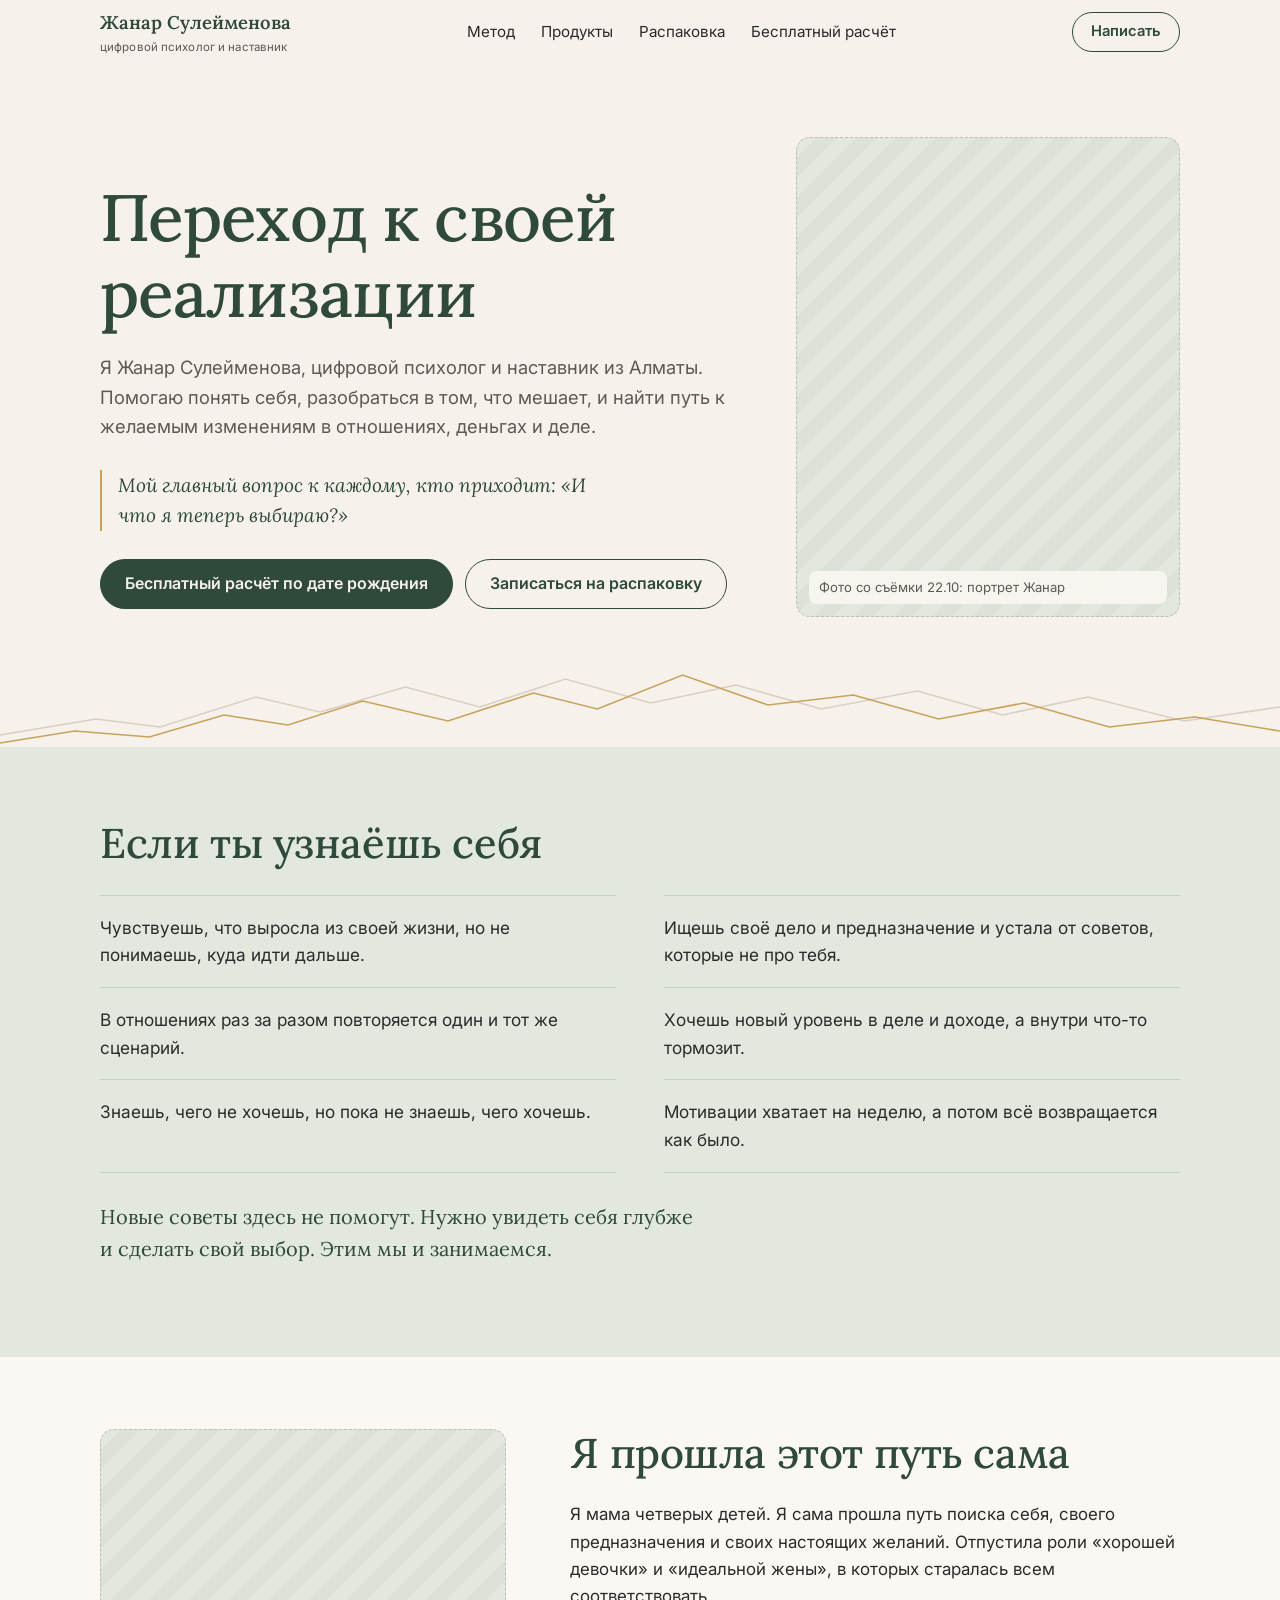
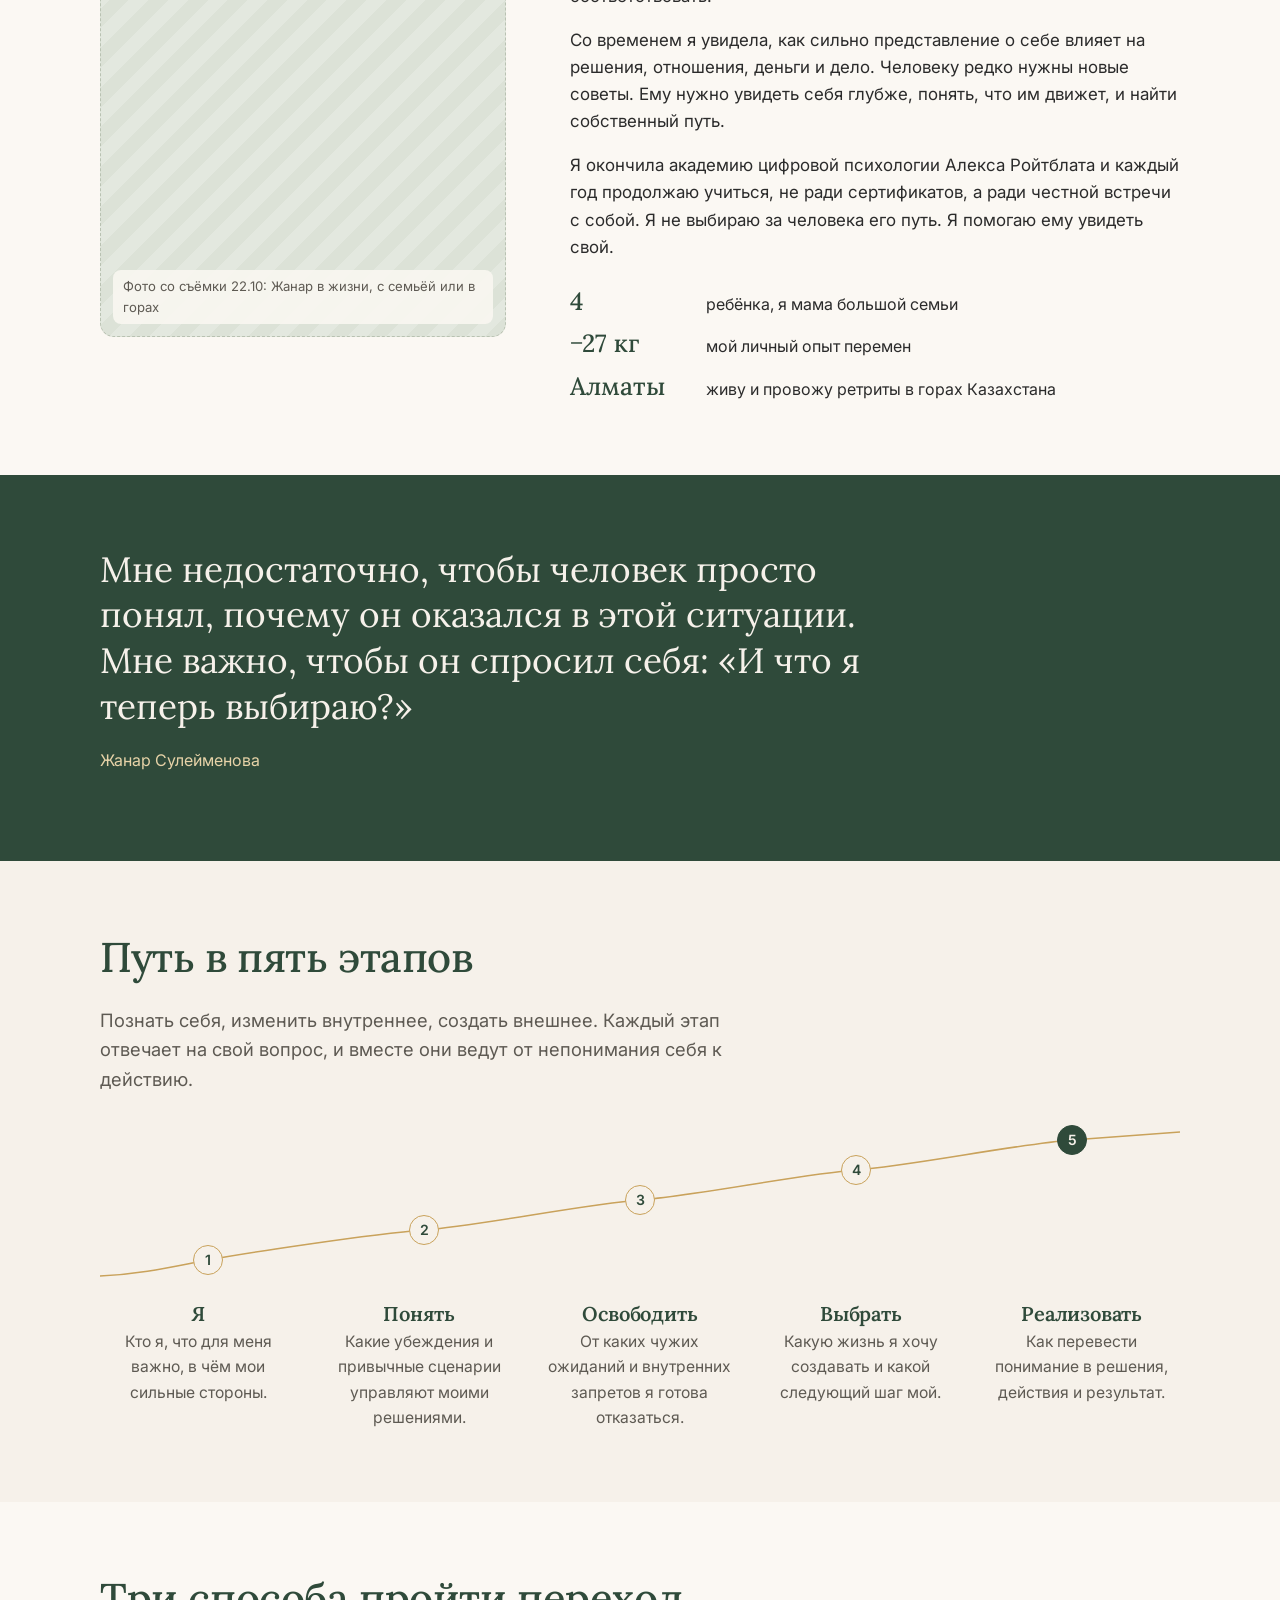
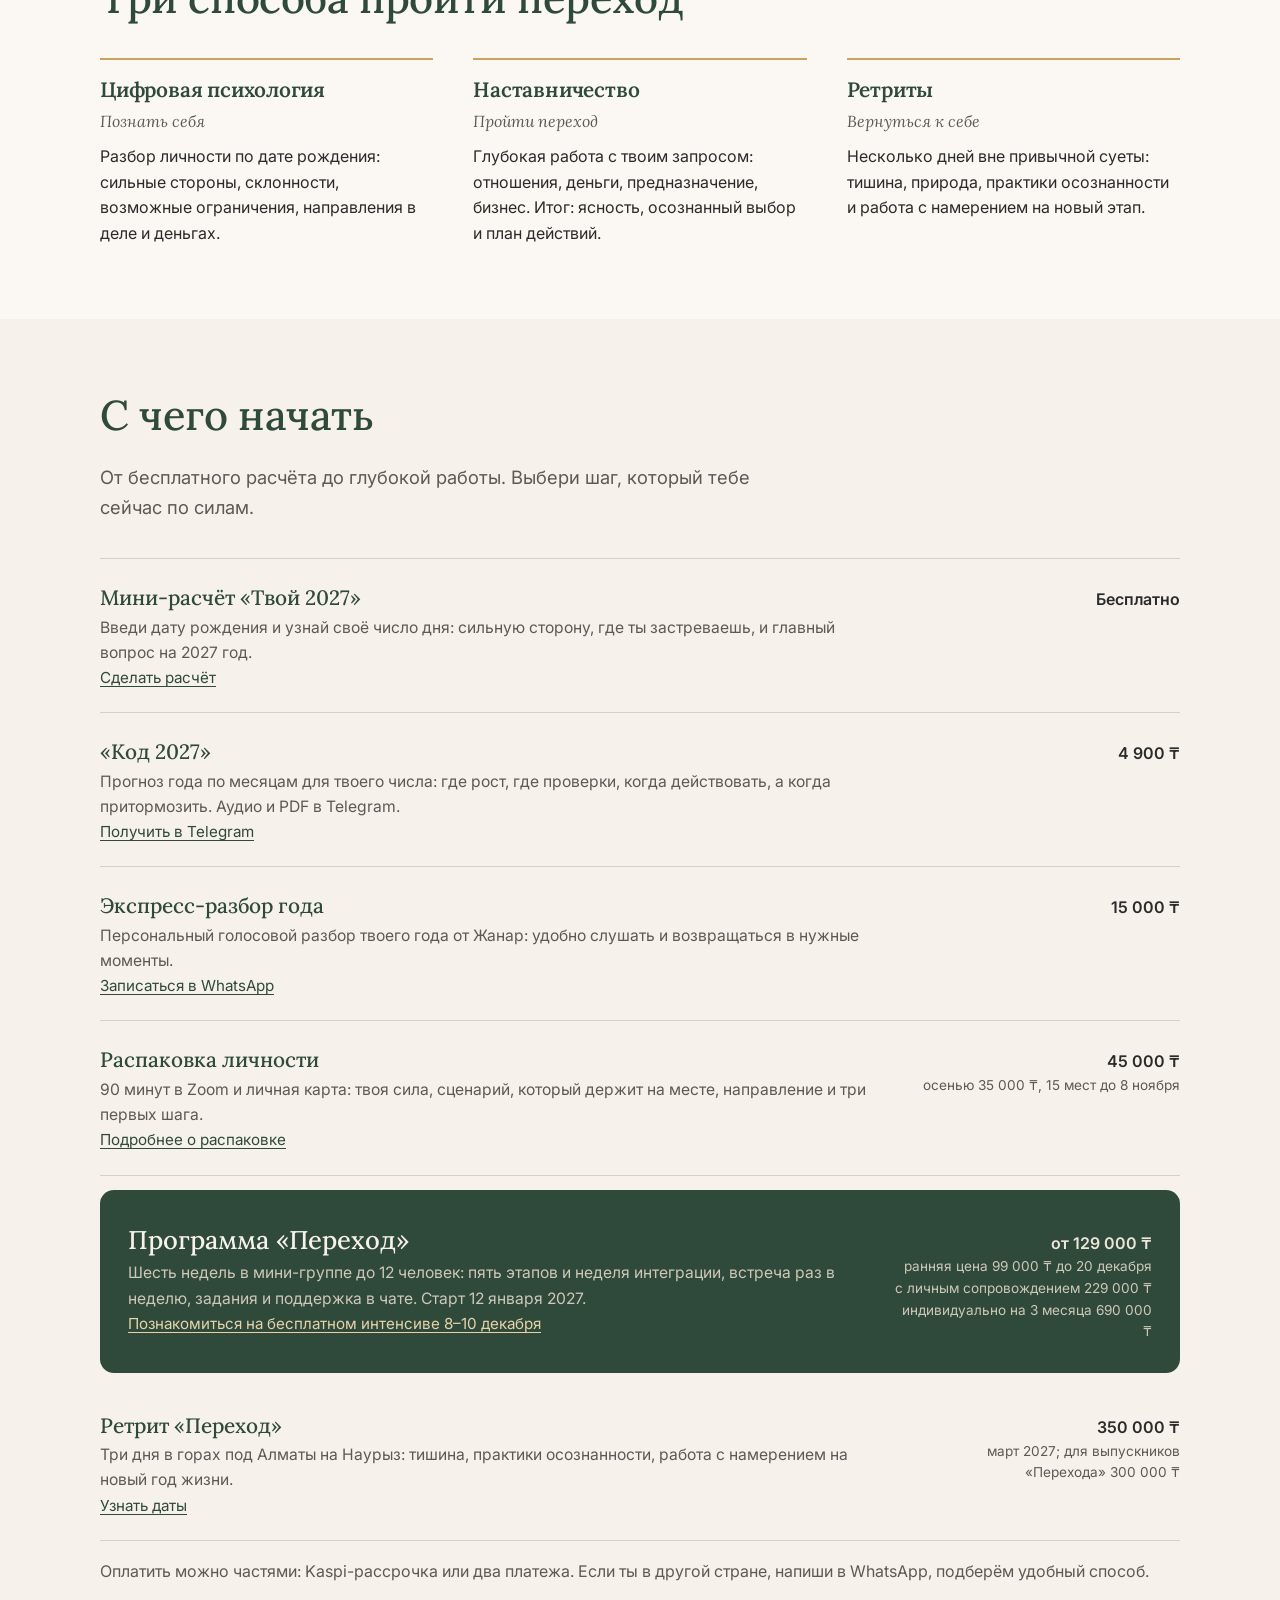
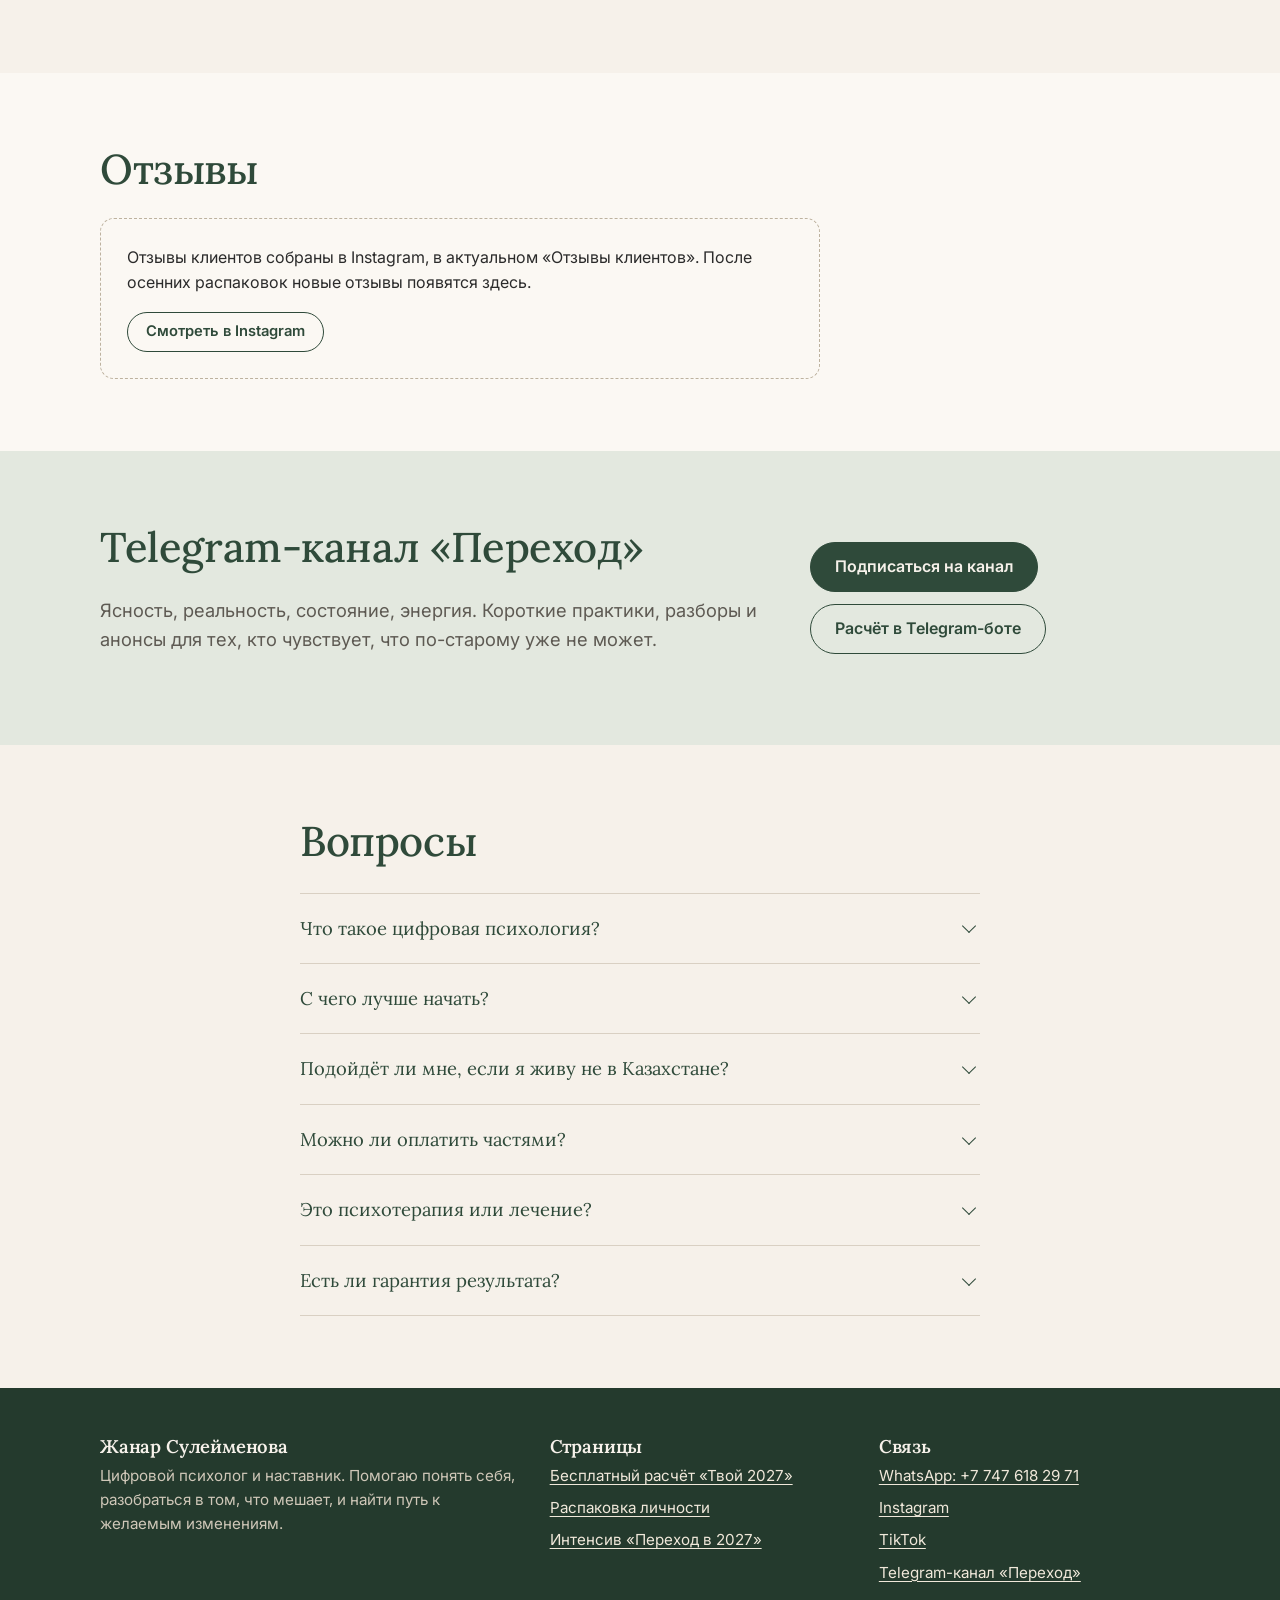
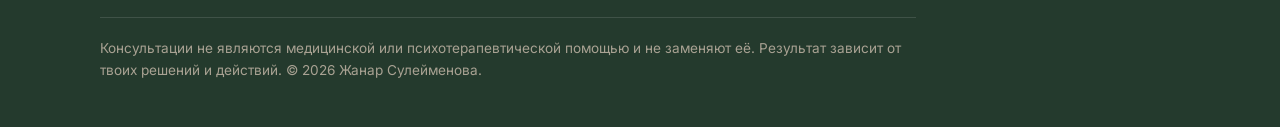
==== index.html @ 9ae4eca8 "Сайт Жанар Сулейменовой: главная, распаковка, мини-расчёт, интенсив Статичный сайт для GitHub Pages:" ====
<!doctype html>
<html lang="ru">
<head>
  <meta charset="utf-8">
  <meta name="viewport" content="width=device-width, initial-scale=1">
  <title>Жанар Сулейменова — переход к своей реализации</title>
  <meta name="description" content="Цифровой психолог и наставник из Алматы. Помогаю понять себя, разобраться в том, что мешает, и найти путь к желаемым изменениям.">
  <meta property="og:type" content="website">
  <meta property="og:title" content="Жанар Сулейменова — переход к своей реализации">
  <meta property="og:description" content="Цифровая психология, наставничество и ретриты. Бесплатный расчёт по дате рождения.">
  <meta property="og:locale" content="ru_RU">
  <meta name="theme-color" content="#2F4A3A">
  <link rel="icon" href="assets/favicon.svg" type="image/svg+xml">
  <link rel="preconnect" href="https://fonts.googleapis.com">
  <link rel="preconnect" href="https://fonts.gstatic.com" crossorigin>
  <link href="https://fonts.googleapis.com/css2?family=Inter:wght@400;500;600&family=Lora:ital,wght@0,400;0,500;0,600;1,400&display=swap" rel="stylesheet">
  <link rel="stylesheet" href="assets/style.css">
</head>
<body>

<header class="site-header">
  <div class="wrap">
    <a class="brand" href="index.html">Жанар Сулейменова<small>цифровой психолог и наставник</small></a>
    <nav class="nav" aria-label="Основное меню">
      <a href="#method">Метод</a>
      <a href="#products">Продукты</a>
      <a href="razpakovka.html">Распаковка</a>
      <a href="kod-2027.html">Бесплатный расчёт</a>
    </nav>
    <a class="btn btn--ghost btn--small" data-wa="Здравствуйте, Жанар! Пишу с сайта.">Написать</a>
  </div>
</header>

<main>

  <section class="hero">
    <div class="wrap hero-grid">
      <div class="hero-text">
        <h1>Переход к своей реализации</h1>
        <p class="lead">Я Жанар Сулейменова, цифровой психолог и наставник из Алматы. Помогаю понять себя, разобраться в том, что мешает, и найти путь к желаемым изменениям в отношениях, деньгах и деле.</p>
        <p class="hero-question">Мой главный вопрос к каждому, кто приходит: «И что я теперь выбираю?»</p>
        <div class="actions">
          <a class="btn btn--primary" href="kod-2027.html">Бесплатный расчёт по дате рождения</a>
          <a class="btn btn--ghost" href="razpakovka.html">Записаться на распаковку</a>
        </div>
      </div>
      <figure class="photo" data-label="Фото со съёмки 22.10: портрет Жанар">
        <img src="assets/photo-hero.jpg" alt="Жанар Сулейменова" width="800" height="1000">
      </figure>
    </div>
    <svg class="ridge" viewBox="0 0 1200 90" preserveAspectRatio="none" aria-hidden="true">
      <path class="ridge-back" d="M0 78 L90 62 L150 70 L240 40 L300 55 L380 30 L450 50 L530 22 L610 46 L690 28 L770 52 L860 34 L940 58 L1020 40 L1110 64 L1200 50"/>
      <path class="ridge-front" d="M0 86 L70 74 L140 80 L210 58 L270 68 L340 44 L420 64 L500 36 L560 52 L640 18 L720 48 L800 38 L880 62 L960 46 L1040 70 L1120 60 L1200 74"/>
    </svg>
  </section>

  <section class="section section--sage" aria-labelledby="pains-title">
    <div class="wrap">
      <h2 id="pains-title">Если ты узнаёшь себя</h2>
      <ul class="pains">
        <li>Чувствуешь, что выросла из своей жизни, но не понимаешь, куда идти дальше.</li>
        <li>Ищешь своё дело и предназначение и устала от советов, которые не про тебя.</li>
        <li>В отношениях раз за разом повторяется один и тот же сценарий.</li>
        <li>Хочешь новый уровень в деле и доходе, а внутри что-то тормозит.</li>
        <li>Знаешь, чего не хочешь, но пока не знаешь, чего хочешь.</li>
        <li>Мотивации хватает на неделю, а потом всё возвращается как было.</li>
      </ul>
      <p class="pains-after">Новые советы здесь не помогут. Нужно увидеть себя глубже и сделать свой выбор. Этим мы и занимаемся.</p>
    </div>
  </section>

  <section class="section section--paper" aria-labelledby="story-title">
    <div class="wrap story">
      <figure class="photo" data-label="Фото со съёмки 22.10: Жанар в жизни, с семьёй или в горах">
        <img src="assets/photo-story.jpg" alt="Жанар Сулейменова в горах" width="800" height="1000">
      </figure>
      <div class="story-text">
        <h2 id="story-title">Я прошла этот путь сама</h2>
        <p>Я мама четверых детей. Я сама прошла путь поиска себя, своего предназначения и своих настоящих желаний. Отпустила роли «хорошей девочки» и «идеальной жены», в которых старалась всем соответствовать.</p>
        <p>Со временем я увидела, как сильно представление о себе влияет на решения, отношения, деньги и дело. Человеку редко нужны новые советы. Ему нужно увидеть себя глубже, понять, что им движет, и найти собственный путь.</p>
        <p>Я окончила академию цифровой психологии Алекса Ройтблата и каждый год продолжаю учиться, не ради сертификатов, а ради честной встречи с собой. Я не выбираю за человека его путь. Я помогаю ему увидеть свой.</p>
        <ul class="facts">
          <li><b>4</b><span>ребёнка, я мама большой семьи</span></li>
          <li><b>−27 кг</b><span>мой личный опыт перемен</span></li>
          <li><b>Алматы</b><span>живу и провожу ретриты в горах Казахстана</span></li>
        </ul>
      </div>
    </div>
  </section>

  <section class="section section--forest" aria-label="Цитата">
    <div class="wrap">
      <blockquote class="quote">Мне недостаточно, чтобы человек просто понял, почему он оказался в этой ситуации. Мне важно, чтобы он спросил себя: «И что я теперь выбираю?»</blockquote>
      <p class="quote-by">Жанар Сулейменова</p>
    </div>
  </section>

  <section class="section" id="method" aria-labelledby="method-title">
    <div class="wrap">
      <h2 id="method-title">Путь в пять этапов</h2>
      <p class="lead">Познать себя, изменить внутреннее, создать внешнее. Каждый этап отвечает на свой вопрос, и вместе они ведут от непонимания себя к действию.</p>
      <div class="path">
        <div class="path-track" aria-hidden="true">
          <svg viewBox="0 0 1000 150" preserveAspectRatio="none">
            <path d="M0 146 C 40 144, 70 136, 100 130 S 250 104, 300 100 S 450 74, 500 70 S 650 44, 700 40 S 850 14, 900 10 L 1000 2"/>
          </svg>
          <span class="path-dot" style="left:10%;top:130px">1</span>
          <span class="path-dot" style="left:30%;top:100px">2</span>
          <span class="path-dot" style="left:50%;top:70px">3</span>
          <span class="path-dot" style="left:70%;top:40px">4</span>
          <span class="path-dot path-dot--end" style="left:90%;top:10px">5</span>
        </div>
        <ol class="path-steps">
          <li><h3>Я</h3><p>Кто я, что для меня важно, в чём мои сильные стороны.</p></li>
          <li><h3>Понять</h3><p>Какие убеждения и привычные сценарии управляют моими решениями.</p></li>
          <li><h3>Освободить</h3><p>От каких чужих ожиданий и внутренних запретов я готова отказаться.</p></li>
          <li><h3>Выбрать</h3><p>Какую жизнь я хочу создавать и какой следующий шаг мой.</p></li>
          <li><h3>Реализовать</h3><p>Как перевести понимание в решения, действия и результат.</p></li>
        </ol>
      </div>
    </div>
  </section>

  <section class="section section--paper" aria-labelledby="formats-title">
    <div class="wrap">
      <h2 id="formats-title">Три способа пройти переход</h2>
      <div class="formats">
        <div class="format">
          <h3>Цифровая психология</h3>
          <p class="tag">Познать себя</p>
          <p>Разбор личности по дате рождения: сильные стороны, склонности, возможные ограничения, направления в деле и деньгах.</p>
        </div>
        <div class="format">
          <h3>Наставничество</h3>
          <p class="tag">Пройти переход</p>
          <p>Глубокая работа с твоим запросом: отношения, деньги, предназначение, бизнес. Итог: ясность, осознанный выбор и план действий.</p>
        </div>
        <div class="format">
          <h3>Ретриты</h3>
          <p class="tag">Вернуться к себе</p>
          <p>Несколько дней вне привычной суеты: тишина, природа, практики осознанности и работа с намерением на новый этап.</p>
        </div>
      </div>
    </div>
  </section>

  <section class="section" id="products" aria-labelledby="products-title">
    <div class="wrap">
      <h2 id="products-title">С чего начать</h2>
      <p class="lead">От бесплатного расчёта до глубокой работы. Выбери шаг, который тебе сейчас по силам.</p>
      <ol class="ladder">
        <li>
          <div>
            <div class="step-name">Мини-расчёт «Твой 2027»</div>
            <p class="step-desc">Введи дату рождения и узнай своё число дня: сильную сторону, где ты застреваешь, и главный вопрос на 2027 год.</p>
            <a class="step-link" href="kod-2027.html">Сделать расчёт</a>
          </div>
          <div class="step-price">Бесплатно</div>
        </li>
        <li>
          <div>
            <div class="step-name">«Код 2027»</div>
            <p class="step-desc">Прогноз года по месяцам для твоего числа: где рост, где проверки, когда действовать, а когда притормозить. Аудио и PDF в Telegram.</p>
            <a class="step-link" data-bot="kod2027">Получить в Telegram</a>
          </div>
          <div class="step-price">4 900 ₸</div>
        </li>
        <li>
          <div>
            <div class="step-name">Экспресс-разбор года</div>
            <p class="step-desc">Персональный голосовой разбор твоего года от Жанар: удобно слушать и возвращаться в нужные моменты.</p>
            <a class="step-link" data-wa="Здравствуйте, Жанар! Хочу экспресс-разбор года.">Записаться в WhatsApp</a>
          </div>
          <div class="step-price">15 000 ₸</div>
        </li>
        <li>
          <div>
            <div class="step-name">Распаковка личности</div>
            <p class="step-desc">90 минут в Zoom и личная карта: твоя сила, сценарий, который держит на месте, направление и три первых шага.</p>
            <a class="step-link" href="razpakovka.html">Подробнее о распаковке</a>
          </div>
          <div class="step-price">45 000 ₸<small>осенью 35 000 ₸, 15 мест до 8 ноября</small></div>
        </li>
        <li class="is-flagship">
          <div>
            <div class="step-name">Программа «Переход»</div>
            <p class="step-desc">Шесть недель в мини-группе до 12 человек: пять этапов и неделя интеграции, встреча раз в неделю, задания и поддержка в чате. Старт 12 января 2027.</p>
            <a class="step-link" href="intensiv.html">Познакомиться на бесплатном интенсиве 8–10 декабря</a>
          </div>
          <div class="step-price">от 129 000 ₸<small>ранняя цена 99 000 ₸ до 20 декабря</small><small>с личным сопровождением 229 000 ₸</small><small>индивидуально на 3 месяца 690 000 ₸</small></div>
        </li>
        <li>
          <div>
            <div class="step-name">Ретрит «Переход»</div>
            <p class="step-desc">Три дня в горах под Алматы на Наурыз: тишина, практики осознанности, работа с намерением на новый год жизни.</p>
            <a class="step-link" data-wa="Здравствуйте, Жанар! Хочу узнать о ретрите на Наурыз.">Узнать даты</a>
          </div>
          <div class="step-price">350 000 ₸<small>март 2027; для выпускников «Перехода» 300 000 ₸</small></div>
        </li>
      </ol>
      <p class="muted" style="margin-top:18px;color:var(--ink-soft)">Оплатить можно частями: Kaspi-рассрочка или два платежа. Если ты в другой стране, напиши в WhatsApp, подберём удобный способ.</p>
    </div>
  </section>

  <!-- Команде: отзывы не выдумываем. После первых распаковок (со 2 ноября) вставить сюда реальные отзывы с письменного разрешения клиентов: текст, имя, фото или видео. -->
  <section class="section section--paper" aria-labelledby="reviews-title">
    <div class="wrap">
      <h2 id="reviews-title">Отзывы</h2>
      <div class="reviews-empty">
        <p>Отзывы клиентов собраны в Instagram, в актуальном «Отзывы клиентов». После осенних распаковок новые отзывы появятся здесь.</p>
        <a class="btn btn--ghost btn--small" href="https://www.instagram.com/pro.zhanar.suleimenova/" target="_blank" rel="noopener">Смотреть в Instagram</a>
      </div>
    </div>
  </section>

  <section class="section section--sage" aria-labelledby="tg-title">
    <div class="wrap tg">
      <div>
        <h2 id="tg-title">Telegram-канал «Переход»</h2>
        <p class="lead">Ясность, реальность, состояние, энергия. Короткие практики, разборы и анонсы для тех, кто чувствует, что по-старому уже не может.</p>
      </div>
      <div class="actions" style="margin-top:0">
        <a class="btn btn--primary" href="https://t.me/+rRbYb-FqpjgyZWMy" target="_blank" rel="noopener">Подписаться на канал</a>
        <a class="btn btn--ghost" data-bot="site_main">Расчёт в Telegram-боте</a>
      </div>
    </div>
  </section>

  <section class="section" aria-labelledby="faq-title">
    <div class="wrap narrow">
      <h2 id="faq-title">Вопросы</h2>
      <div class="faq">
        <details>
          <summary>Что такое цифровая психология?</summary>
          <p>Это подход, который через дату рождения помогает увидеть твои сильные стороны, склонности и повторяющиеся сценарии. Это не гадание и не предсказание судьбы: расчёт даёт точные вопросы, а ответы ты проверяешь в своей жизни.</p>
        </details>
        <details>
          <summary>С чего лучше начать?</summary>
          <p>Если хочешь просто познакомиться с методом, начни с бесплатного расчёта. Если у тебя есть конкретный вопрос или ты стоишь перед выбором, приходи на распаковку личности: за 90 минут мы разберём твою ситуацию и наметим шаги.</p>
        </details>
        <details>
          <summary>Подойдёт ли мне, если я живу не в Казахстане?</summary>
          <p>Да. Все онлайн-форматы проходят в Zoom и Telegram, время я указываю по Алматы и по Москве.</p>
        </details>
        <details>
          <summary>Можно ли оплатить частями?</summary>
          <p>Да: Kaspi-рассрочка или оплата двумя платежами. Для оплаты картой другой страны напиши в WhatsApp.</p>
        </details>
        <details>
          <summary>Это психотерапия или лечение?</summary>
          <p>Нет. Я не ставлю диагнозов и не лечу. Если тебе нужна помощь врача или психотерапевта, пожалуйста, обратись к специалисту.</p>
        </details>
        <details>
          <summary>Есть ли гарантия результата?</summary>
          <p>Я не обещаю готовую судьбу, мгновенных перемен или гарантированный доход. Я даю пространство, инструменты и сопровождение. Выбор и действия остаются за тобой.</p>
        </details>
      </div>
    </div>
  </section>

</main>

<footer class="site-footer">
  <div class="wrap">
    <div class="footer-grid">
      <div>
        <h3>Жанар Сулейменова</h3>
        <p>Цифровой психолог и наставник. Помогаю понять себя, разобраться в том, что мешает, и найти путь к желаемым изменениям.</p>
      </div>
      <div>
        <h3>Страницы</h3>
        <ul class="footer-links">
          <li><a href="kod-2027.html">Бесплатный расчёт «Твой 2027»</a></li>
          <li><a href="razpakovka.html">Распаковка личности</a></li>
          <li><a href="intensiv.html">Интенсив «Переход в 2027»</a></li>
        </ul>
      </div>
      <div>
        <h3>Связь</h3>
        <ul class="footer-links">
          <li><a data-wa="Здравствуйте, Жанар! Пишу с сайта.">WhatsApp: +7 747 618 29 71</a></li>
          <li><a href="https://www.instagram.com/pro.zhanar.suleimenova/" target="_blank" rel="noopener">Instagram</a></li>
          <li><a href="https://www.tiktok.com/@sanacenter8" target="_blank" rel="noopener">TikTok</a></li>
          <li><a href="https://t.me/+rRbYb-FqpjgyZWMy" target="_blank" rel="noopener">Telegram-канал «Переход»</a></li>
        </ul>
      </div>
    </div>
    <p class="disclaimer">Консультации не являются медицинской или психотерапевтической помощью и не заменяют её. Результат зависит от твоих решений и действий. © <span data-year>2026</span> Жанар Сулейменова.</p>
  </div>
</footer>

<script src="assets/app.js"></script>
</body>
</html>
---- assets/style.css ----
/* Жанар Сулейменова · «Переход» — стили сайта */
:root {
  --cream: #F6F1EA;
  --paper: #FBF8F3;
  --ink: #2B2B2B;
  --ink-soft: #5E5A53;
  --forest: #2F4A3A;
  --forest-deep: #243A2D;
  --gold: #C9A25B;
  --gold-soft: #E7D3A8;
  --sage: #E3E8DF;
  --line: #D9D0C3;
  --serif: 'Lora', Georgia, 'Times New Roman', serif;
  --sans: 'Inter', -apple-system, 'Segoe UI', Roboto, Arial, sans-serif;
  --wrap: 1120px;
  --gutter: 20px;
  --radius: 14px;
}

*, *::before, *::after { box-sizing: border-box; }
html { -webkit-text-size-adjust: 100%; scroll-behavior: smooth; }
body {
  margin: 0;
  background: var(--cream);
  color: var(--ink);
  font-family: var(--sans);
  font-size: 16px;
  line-height: 1.6;
  overflow-x: hidden;
}
img { max-width: 100%; display: block; }
figure { margin: 0; }
a { color: var(--forest); text-underline-offset: 3px; }
a:hover { color: var(--forest-deep); }
:focus-visible { outline: 2px solid var(--gold); outline-offset: 3px; border-radius: 4px; }

h1, h2, h3 { font-family: var(--serif); font-weight: 500; color: var(--forest); margin: 0; line-height: 1.15; letter-spacing: -0.01em; }
h1 { font-size: clamp(2.2rem, 7.5vw, 4.1rem); }
h2 { font-size: clamp(1.75rem, 4.6vw, 2.6rem); margin-bottom: 0.6em; }
h3 { font-size: 1.3rem; font-weight: 600; margin-bottom: 0.35em; }
p { margin: 0 0 1em; }
.lead { font-size: 1.15rem; color: var(--ink-soft); max-width: 38em; }

.wrap { width: 100%; max-width: var(--wrap); margin: 0 auto; padding: 0 var(--gutter); }
.section { padding: 72px 0; }
.section--sage { background: var(--sage); }
.section--paper { background: var(--paper); }
.section--forest { background: var(--forest); color: #EDE6DA; }
.section--forest h2, .section--forest h3 { color: #F6F1EA; }
.section--forest a { color: var(--gold-soft); }
.section--forest .btn--gold { color: #1F2A22; }
.section--forest .btn--primary { color: #F6F1EA; }
.narrow { max-width: 720px; }

/* Шапка */
.site-header { position: sticky; top: 0; z-index: 20; background: rgba(246, 241, 234, 0.94); backdrop-filter: blur(6px); border-bottom: 1px solid transparent; transition: border-color .2s; }
.site-header.is-scrolled { border-bottom-color: var(--line); }
.site-header .wrap { display: flex; align-items: center; justify-content: space-between; gap: 16px; height: 64px; }
.brand { font-family: var(--serif); font-size: 1.15rem; color: var(--forest); text-decoration: none; font-weight: 600; white-space: nowrap; }
.brand small { display: block; font-family: var(--sans); font-size: 0.72rem; font-weight: 400; color: var(--ink-soft); letter-spacing: 0.01em; }
.nav { display: none; gap: 26px; font-size: 0.95rem; }
.nav a { color: var(--ink); text-decoration: none; }
.nav a:hover, .nav a[aria-current="page"] { color: var(--forest); text-decoration: underline; }
@media (min-width: 900px) { .nav { display: flex; } }

/* Кнопки */
.btn { display: inline-flex; align-items: center; justify-content: center; gap: 8px; min-height: 50px; padding: 12px 24px; border-radius: 999px; font: 600 1rem/1.2 var(--sans); text-decoration: none; cursor: pointer; border: 1.5px solid var(--forest); transition: background .15s, color .15s; text-align: center; }
.btn--primary { background: var(--forest); color: #F6F1EA; }
.btn--primary:hover { background: var(--forest-deep); color: #fff; }
.btn--ghost { background: transparent; color: var(--forest); }
.btn--ghost:hover { background: var(--forest); color: #F6F1EA; }
.btn--gold { background: var(--gold); border-color: var(--gold); color: #1F2A22; }
.btn--gold:hover { background: #B88F47; border-color: #B88F47; color: #1F2A22; }
.btn--small { min-height: 40px; padding: 8px 18px; font-size: 0.92rem; }
.actions { display: flex; flex-wrap: wrap; gap: 12px; margin-top: 28px; }
.actions .btn { flex: 1 1 220px; }
@media (min-width: 640px) { .actions .btn { flex: 0 0 auto; } }

/* Первый экран */
.hero { position: relative; padding: 48px 0 0; overflow: hidden; }
.hero-grid { display: grid; gap: 36px; align-items: end; }
.hero-text { padding-bottom: 8px; }
.hero h1 { max-width: 12em; }
.hero .lead { margin-top: 22px; }
.hero-question { margin-top: 28px; padding-left: 16px; border-left: 2px solid var(--gold); font-family: var(--serif); font-style: italic; font-size: 1.2rem; color: var(--forest); max-width: 26em; }
.ridge { display: block; width: 100%; height: 56px; margin-top: 36px; }
@media (min-width: 900px) { .ridge { height: 90px; margin-top: 40px; } }
.ridge path { fill: none; stroke: var(--gold); stroke-width: 1.6; vector-effect: non-scaling-stroke; }
.ridge path.ridge-back { stroke: var(--line); }
@media (prefers-reduced-motion: no-preference) {
  .ridge path.ridge-front { stroke-dasharray: 2400; stroke-dashoffset: 2400; animation: draw 2.4s ease-out .2s forwards; }
  @keyframes draw { to { stroke-dashoffset: 0; } }
}
@media (min-width: 900px) {
  .hero { padding-top: 72px; }
  .hero-grid { grid-template-columns: 1.25fr 0.75fr; gap: 56px; }
}

/* Фото и места под фото */
.photo { position: relative; border-radius: var(--radius); overflow: hidden; background: var(--sage); aspect-ratio: 4 / 5; }
.photo img { width: 100%; height: 100%; object-fit: cover; }
.photo.is-empty { background: repeating-linear-gradient(135deg, #E3E8DF 0 14px, #DCE2D7 14px 28px); border: 1px dashed #B9C2B2; }
.photo.is-empty::after { content: attr(data-label); position: absolute; inset: auto 12px 12px 12px; font-size: 0.82rem; color: var(--ink-soft); background: rgba(251, 248, 243, 0.85); padding: 6px 10px; border-radius: 8px; }
.photo--wide { aspect-ratio: 16 / 10; }

/* Узнаёшь себя */
.pains { list-style: none; padding: 0; margin: 28px 0 0; display: grid; gap: 0; }
.pains li { padding: 18px 0; border-top: 1px solid #C8D0C1; font-size: 1.08rem; }
.pains li:last-child { border-bottom: 1px solid #C8D0C1; }
@media (min-width: 900px) { .pains { grid-template-columns: 1fr 1fr; column-gap: 48px; } .pains li:nth-last-child(2) { border-bottom: 1px solid #C8D0C1; } }
.pains-after { margin-top: 28px; font-family: var(--serif); font-size: 1.25rem; color: var(--forest); max-width: 30em; }

/* История */
.story { display: grid; gap: 36px; align-items: start; }
.story-text p { font-size: 1.06rem; }
.facts { list-style: none; padding: 0; margin: 28px 0 0; display: grid; gap: 14px; }
.facts li { display: grid; grid-template-columns: 7.6rem 1fr; gap: 14px; align-items: baseline; }
.facts b { font-family: var(--serif); font-size: 1.55rem; font-weight: 500; color: var(--forest); line-height: 1; }
@media (min-width: 900px) { .story { grid-template-columns: 0.8fr 1.2fr; gap: 64px; } }

/* Метод: путь из 5 этапов */
.path { margin-top: 36px; }
.path-track { display: none; }
.path-steps { list-style: none; padding: 0; margin: 0; counter-reset: step; position: relative; }
.path-steps li { position: relative; padding: 0 0 26px 40px; counter-increment: step; }
.path-steps li::before { content: counter(step); position: absolute; left: 0; top: 0; width: 28px; height: 28px; border-radius: 50%; background: var(--cream); border: 1.5px solid var(--gold); color: var(--forest); font: 600 0.85rem/25px var(--sans); text-align: center; z-index: 1; }
.path-steps li::after { content: ''; position: absolute; left: 13.5px; top: 28px; bottom: 0; width: 1.5px; background: var(--gold-soft); }
.path-steps li:last-child::after { display: none; }
.path-steps h3 { font-size: 1.25rem; margin-bottom: 4px; }
.path-steps p { margin: 0; color: var(--ink-soft); font-size: 0.98rem; }
.path-steps li:last-child::before { background: var(--forest); color: #F6F1EA; border-color: var(--forest); }
@media (min-width: 900px) {
  .path-track { display: block; position: relative; height: 150px; }
  .path-track svg { position: absolute; inset: 0; width: 100%; height: 100%; overflow: visible; }
  .path-track svg path { fill: none; stroke: var(--gold); stroke-width: 1.6; vector-effect: non-scaling-stroke; }
  .path-dot { position: absolute; width: 30px; height: 30px; margin: -15px 0 0 -15px; border-radius: 50%; background: var(--cream); border: 1.5px solid var(--gold); color: var(--forest); font: 600 0.88rem/27px var(--sans); text-align: center; }
  .path-dot--end { background: var(--forest); border-color: var(--forest); color: #F6F1EA; }
  .path-steps { display: grid; grid-template-columns: repeat(5, 1fr); gap: 24px; margin-top: 22px; }
  .path-steps li { padding: 0; text-align: center; }
  .path-steps li::before, .path-steps li::after { display: none; }
}

/* Три формата */
.formats { display: grid; gap: 32px; margin-top: 36px; }
.format { padding-top: 18px; border-top: 2px solid var(--gold); }
.format .tag { font-family: var(--serif); font-style: italic; color: var(--ink-soft); margin-bottom: 10px; }
.format p { margin: 0; }
@media (min-width: 900px) { .formats { grid-template-columns: repeat(3, 1fr); gap: 40px; } }

/* Лестница продуктов */
.ladder { list-style: none; padding: 0; margin: 36px 0 0; border-top: 1px solid var(--line); }
.ladder li { display: grid; grid-template-columns: 1fr; gap: 6px; padding: 22px 0; border-bottom: 1px solid var(--line); }
.ladder .step-name { font-family: var(--serif); font-size: 1.3rem; color: var(--forest); font-weight: 500; }
.ladder .step-desc { color: var(--ink-soft); margin: 0; font-size: 0.98rem; }
.ladder .step-price { font-weight: 600; white-space: nowrap; }
.ladder .step-price small { display: block; font-weight: 400; color: var(--ink-soft); font-size: 0.85rem; white-space: normal; }
.ladder .step-link { margin-top: 6px; font-size: 0.95rem; }
.ladder li.is-flagship { background: var(--forest); color: #EDE6DA; border-radius: var(--radius); padding: 26px 22px; margin: 14px 0; border: 0; }
.ladder li.is-flagship .step-name { color: #F6F1EA; font-size: 1.6rem; }
.ladder li.is-flagship .step-desc, .ladder li.is-flagship small { color: #CFC7B8; }
.ladder li.is-flagship a { color: var(--gold-soft); }
@media (min-width: 760px) {
  .ladder li { grid-template-columns: 1fr 260px; column-gap: 32px; align-items: baseline; }
  .ladder .step-price { text-align: right; }
  .ladder li.is-flagship { padding: 30px 28px; }
}

/* Цитата / тёмный блок */
.quote { font-family: var(--serif); font-size: clamp(1.5rem, 4vw, 2.2rem); line-height: 1.3; color: #F6F1EA; max-width: 22em; margin: 0; }
.quote-by { margin-top: 18px; color: var(--gold-soft); }

/* Отзывы-заглушка */
.reviews-empty { padding: 26px; border: 1px dashed #BDB29F; border-radius: var(--radius); background: var(--paper); max-width: 720px; }

/* Telegram */
.tg { display: grid; gap: 24px; align-items: center; }
@media (min-width: 900px) { .tg { grid-template-columns: 1.3fr 0.7fr; } }

/* FAQ */
.faq { margin-top: 28px; border-top: 1px solid var(--line); }
.faq details { border-bottom: 1px solid var(--line); }
.faq summary { cursor: pointer; list-style: none; padding: 20px 36px 20px 0; position: relative; font-family: var(--serif); font-size: 1.15rem; color: var(--forest); }
.faq summary::-webkit-details-marker { display: none; }
.faq summary::after { content: ''; position: absolute; right: 6px; top: 50%; width: 10px; height: 10px; border-right: 1.5px solid var(--forest); border-bottom: 1.5px solid var(--forest); transform: translateY(-70%) rotate(45deg); transition: transform .2s; }
.faq details[open] summary::after { transform: translateY(-30%) rotate(-135deg); }
.faq details p { margin: 0 0 20px; color: var(--ink-soft); max-width: 44em; }

/* Футер */
.site-footer { background: var(--forest-deep); color: #CFC7B8; padding: 48px 0 32px; font-size: 0.95rem; }
.site-footer a { color: #F0E8DA; }
.footer-grid { display: grid; gap: 28px; }
.footer-grid h3 { color: #F6F1EA; font-size: 1.15rem; }
.footer-links { list-style: none; padding: 0; margin: 0; display: grid; gap: 8px; }
.disclaimer { margin-top: 32px; padding-top: 20px; border-top: 1px solid rgba(255,255,255,.12); font-size: 0.85rem; color: #A9A293; max-width: 60em; }
@media (min-width: 900px) { .footer-grid { grid-template-columns: 1.4fr 1fr 1fr; } }

/* Лендинги: общие блоки */
.offer-hero { padding: 48px 0 56px; }
.offer-hero h1 { max-width: 14em; }
.price-box { margin-top: 30px; display: grid; gap: 4px; padding: 22px 24px; background: var(--paper); border: 1px solid var(--line); border-radius: var(--radius); max-width: 460px; }
.price-box .now { font-family: var(--serif); font-size: 2.3rem; color: var(--forest); line-height: 1.1; }
.price-box .was { color: var(--ink-soft); text-decoration: line-through; }
.price-box .terms { font-size: 0.95rem; color: var(--ink-soft); }
.split { display: grid; gap: 32px; }
@media (min-width: 900px) { .split { grid-template-columns: 1fr 1fr; gap: 56px; align-items: start; } }
.checklist { list-style: none; padding: 0; margin: 0; display: grid; gap: 14px; }
.checklist li { position: relative; padding-left: 30px; }
.checklist li::before { content: ''; position: absolute; left: 2px; top: 0.55em; width: 14px; height: 8px; border-left: 2px solid var(--gold); border-bottom: 2px solid var(--gold); transform: rotate(-45deg); }
.checklist--no li::before { top: 0.8em; width: 14px; height: 0; border-left: 0; border-bottom: 2px solid #A88F84; transform: none; }
.steps { list-style: none; padding: 0; margin: 28px 0 0; counter-reset: s; display: grid; gap: 24px; }
.steps li { counter-increment: s; display: grid; grid-template-columns: 44px 1fr; gap: 14px; }
.steps li::before { content: counter(s); width: 40px; height: 40px; border-radius: 50%; background: var(--forest); color: #F6F1EA; font: 600 1rem/40px var(--sans); text-align: center; }
.steps h3 { font-size: 1.15rem; }
.steps p { margin: 0; color: var(--ink-soft); }
@media (min-width: 900px) { .steps { grid-template-columns: repeat(3, 1fr); } .steps li { grid-template-columns: 1fr; } }
.map-card { background: var(--paper); border: 1px solid var(--line); border-radius: var(--radius); padding: 24px; }
.map-card dl { margin: 0; display: grid; gap: 14px; }
.map-card dt { font-family: var(--serif); font-size: 1.1rem; color: var(--forest); }
.map-card dd { margin: 2px 0 0; color: var(--ink-soft); }
.deadline { display: inline-block; margin-top: 14px; padding: 6px 12px; border-radius: 999px; background: var(--sage); color: var(--forest); font-size: 0.92rem; font-weight: 600; }

/* Мини-расчёт */
.calc { margin-top: 28px; padding: 26px 22px; background: var(--paper); border: 1px solid var(--line); border-radius: var(--radius); max-width: 560px; }
.calc label { display: block; font-weight: 600; margin-bottom: 8px; }
.calc .row { display: flex; flex-wrap: wrap; gap: 12px; }
.calc input { flex: 1 1 200px; min-width: 0; width: 100%; min-height: 52px; padding: 12px 16px; font: 500 1.2rem var(--sans); letter-spacing: 0.04em; border: 1.5px solid var(--line); border-radius: 12px; background: #fff; color: var(--ink); }
.calc input:focus { outline: none; border-color: var(--forest); }
.calc .hint { margin: 10px 0 0; font-size: 0.88rem; color: var(--ink-soft); }
.calc .error { margin: 10px 0 0; color: #9A3B2E; font-size: 0.95rem; }
.result { margin-top: 28px; display: none; scroll-margin-top: 84px; }
.result.is-shown { display: block; }
.result-head { display: flex; align-items: center; gap: 18px; margin-bottom: 18px; }
.result-num { flex: 0 0 auto; width: 76px; height: 76px; border-radius: 50%; background: var(--forest); color: #F6F1EA; font: 500 2.4rem/76px var(--serif); text-align: center; }
.result-title { font-family: var(--serif); font-size: 1.6rem; color: var(--forest); }
.result-calc { color: var(--ink-soft); font-size: 0.95rem; }
.result dl { display: grid; gap: 16px; margin: 0; padding: 22px; background: var(--paper); border: 1px solid var(--line); border-radius: var(--radius); max-width: 640px; }
.result dt { font-weight: 600; color: var(--forest); }
.result dd { margin: 2px 0 0; }
.result .next { margin-top: 18px; max-width: 640px; color: var(--ink-soft); }

/* Интенсив */
.days { list-style: none; padding: 0; margin: 32px 0 0; display: grid; gap: 20px; }
.days li { padding: 22px; border-radius: var(--radius); background: var(--paper); border: 1px solid var(--line); }
.days .when { font-size: 0.92rem; color: var(--ink-soft); margin-bottom: 6px; }
@media (min-width: 900px) { .days { grid-template-columns: repeat(3, 1fr); } }
.notice { margin-top: 22px; padding: 14px 18px; border-left: 3px solid var(--gold); background: var(--paper); max-width: 640px; }

.visually-hidden { position: absolute !important; width: 1px; height: 1px; overflow: hidden; clip: rect(0 0 0 0); white-space: nowrap; }
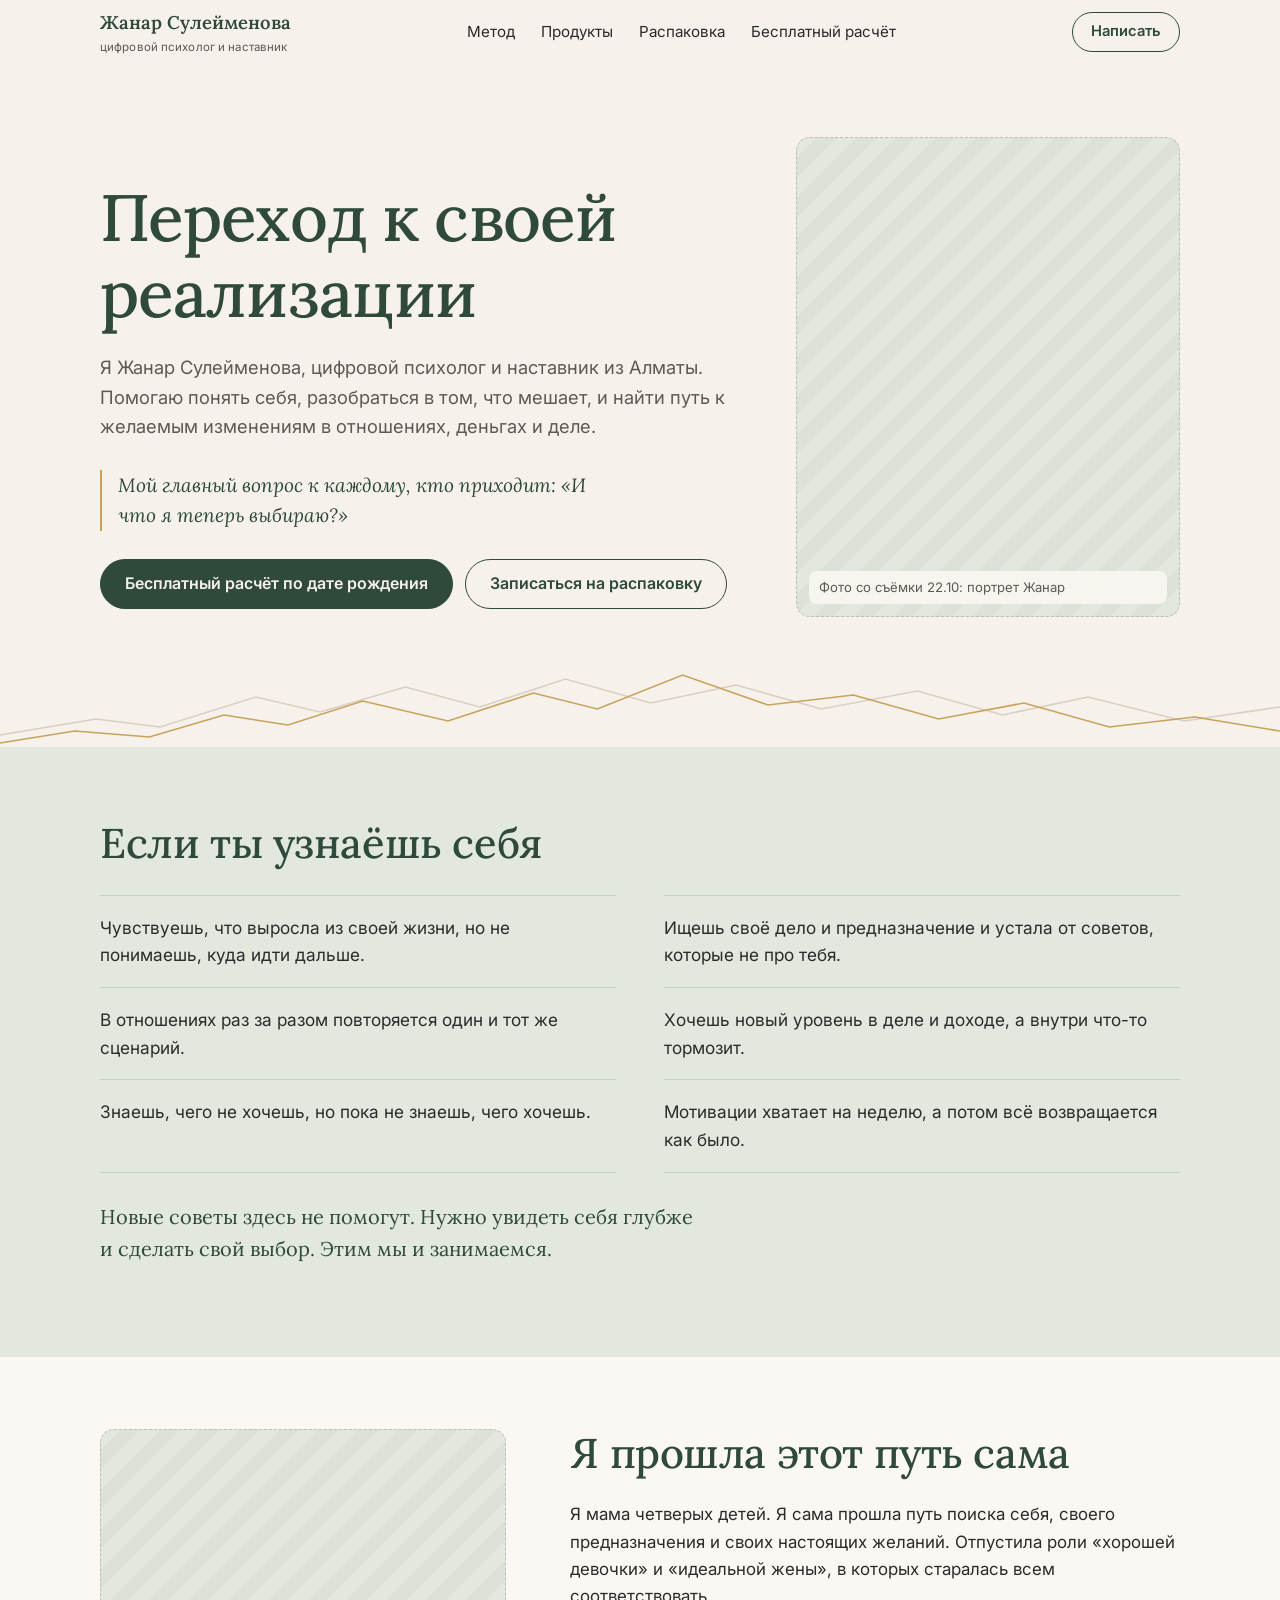
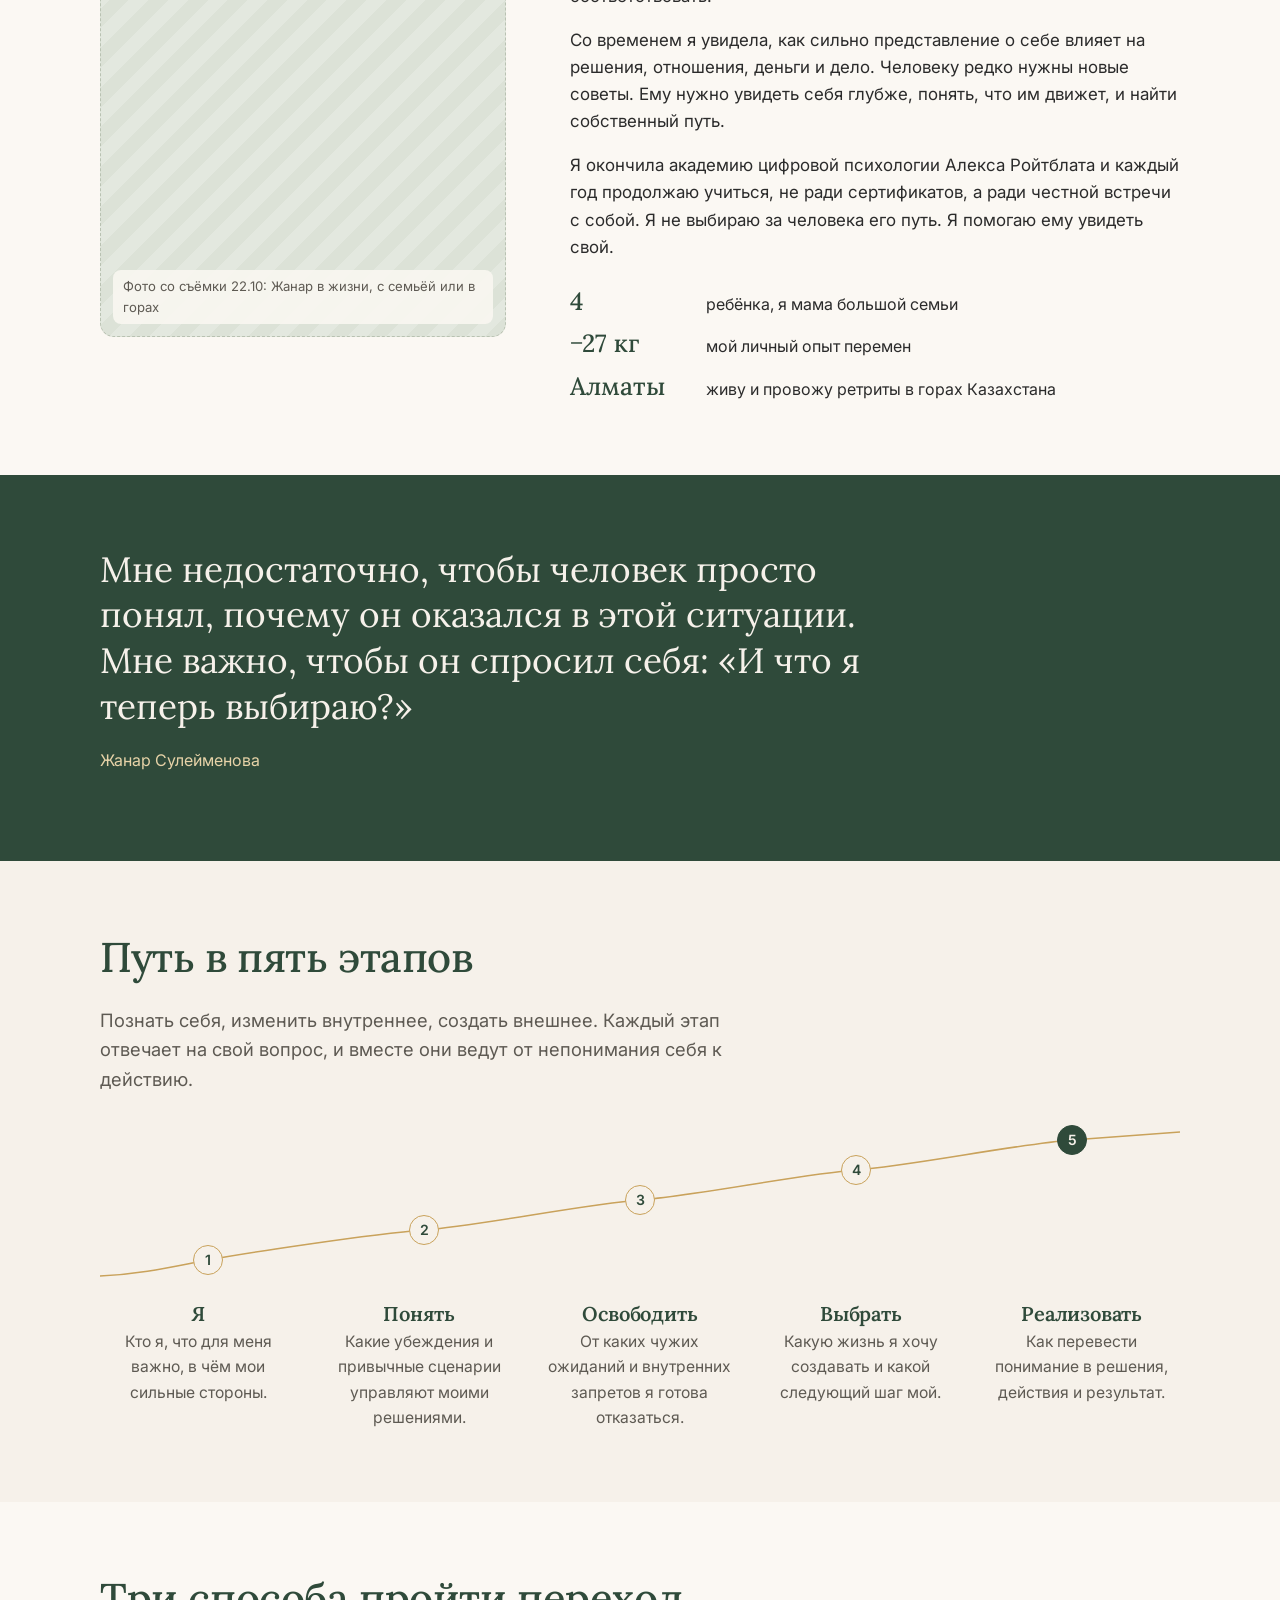
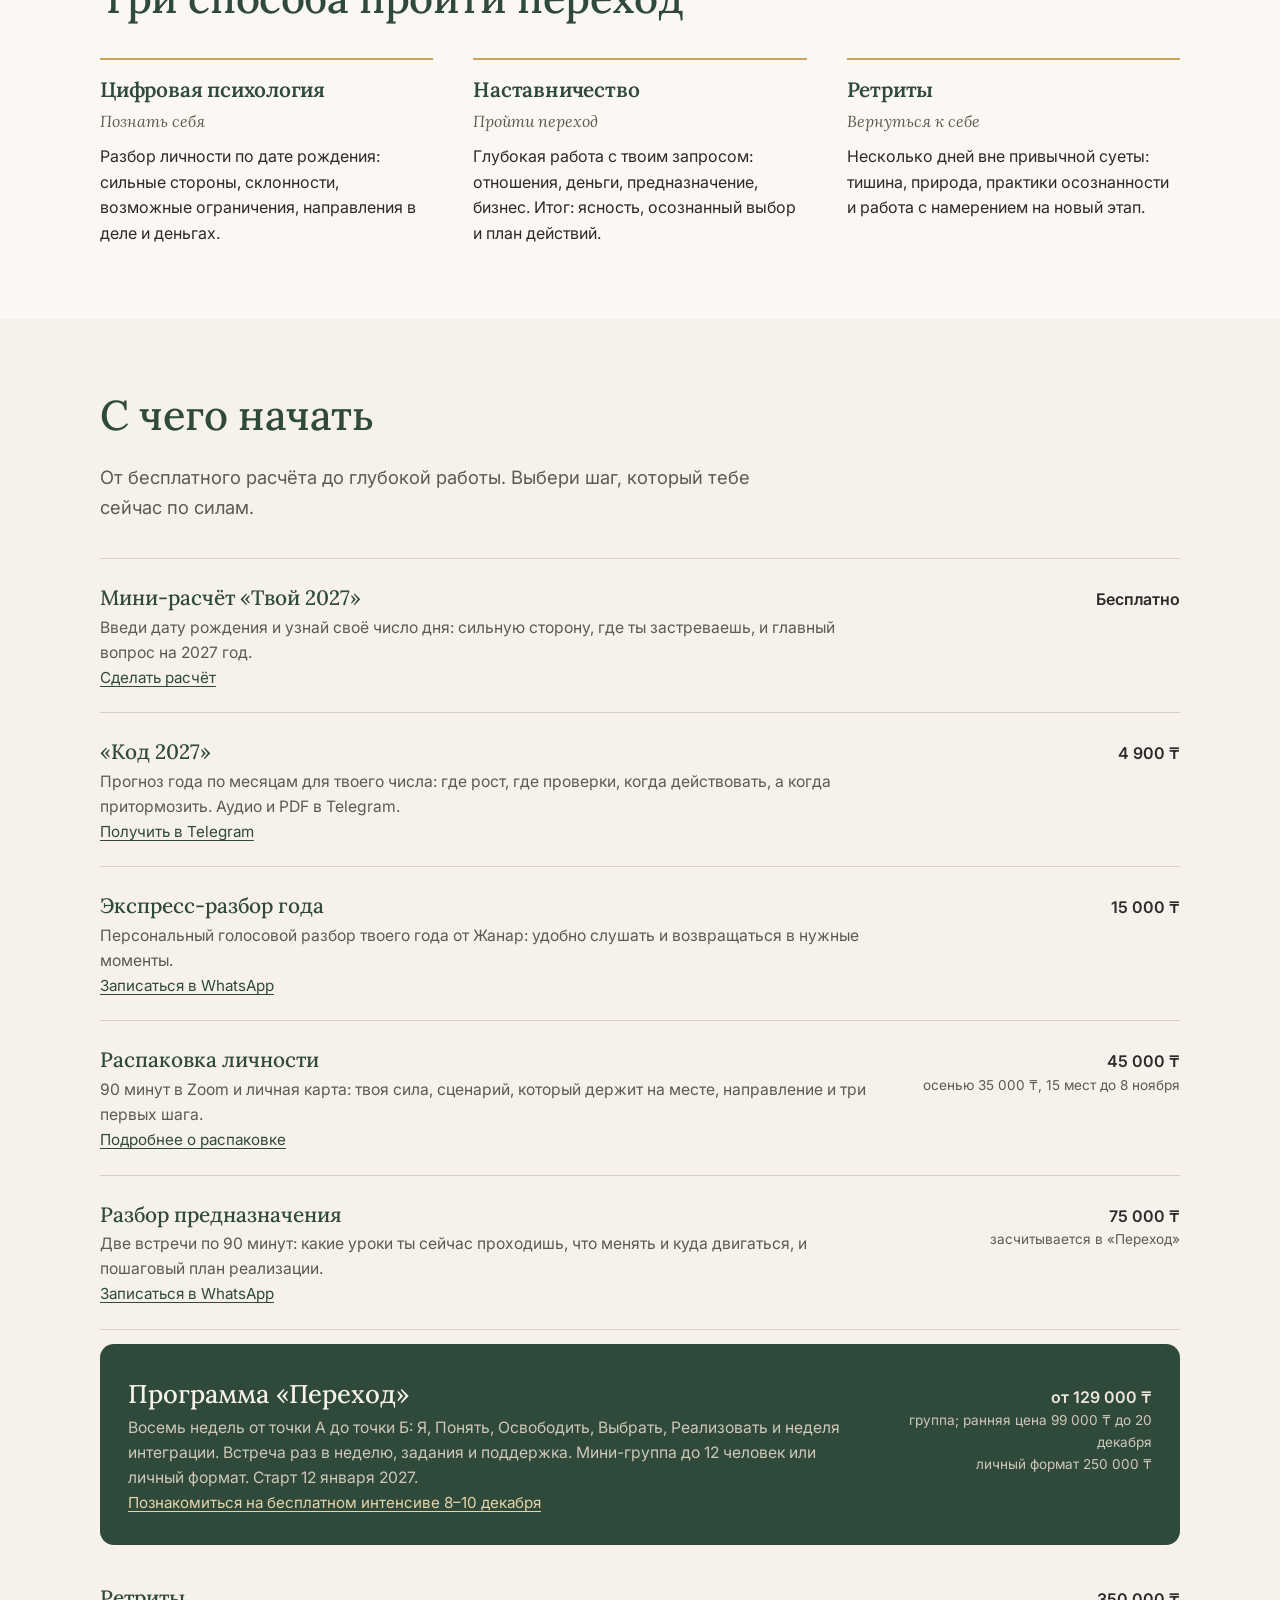
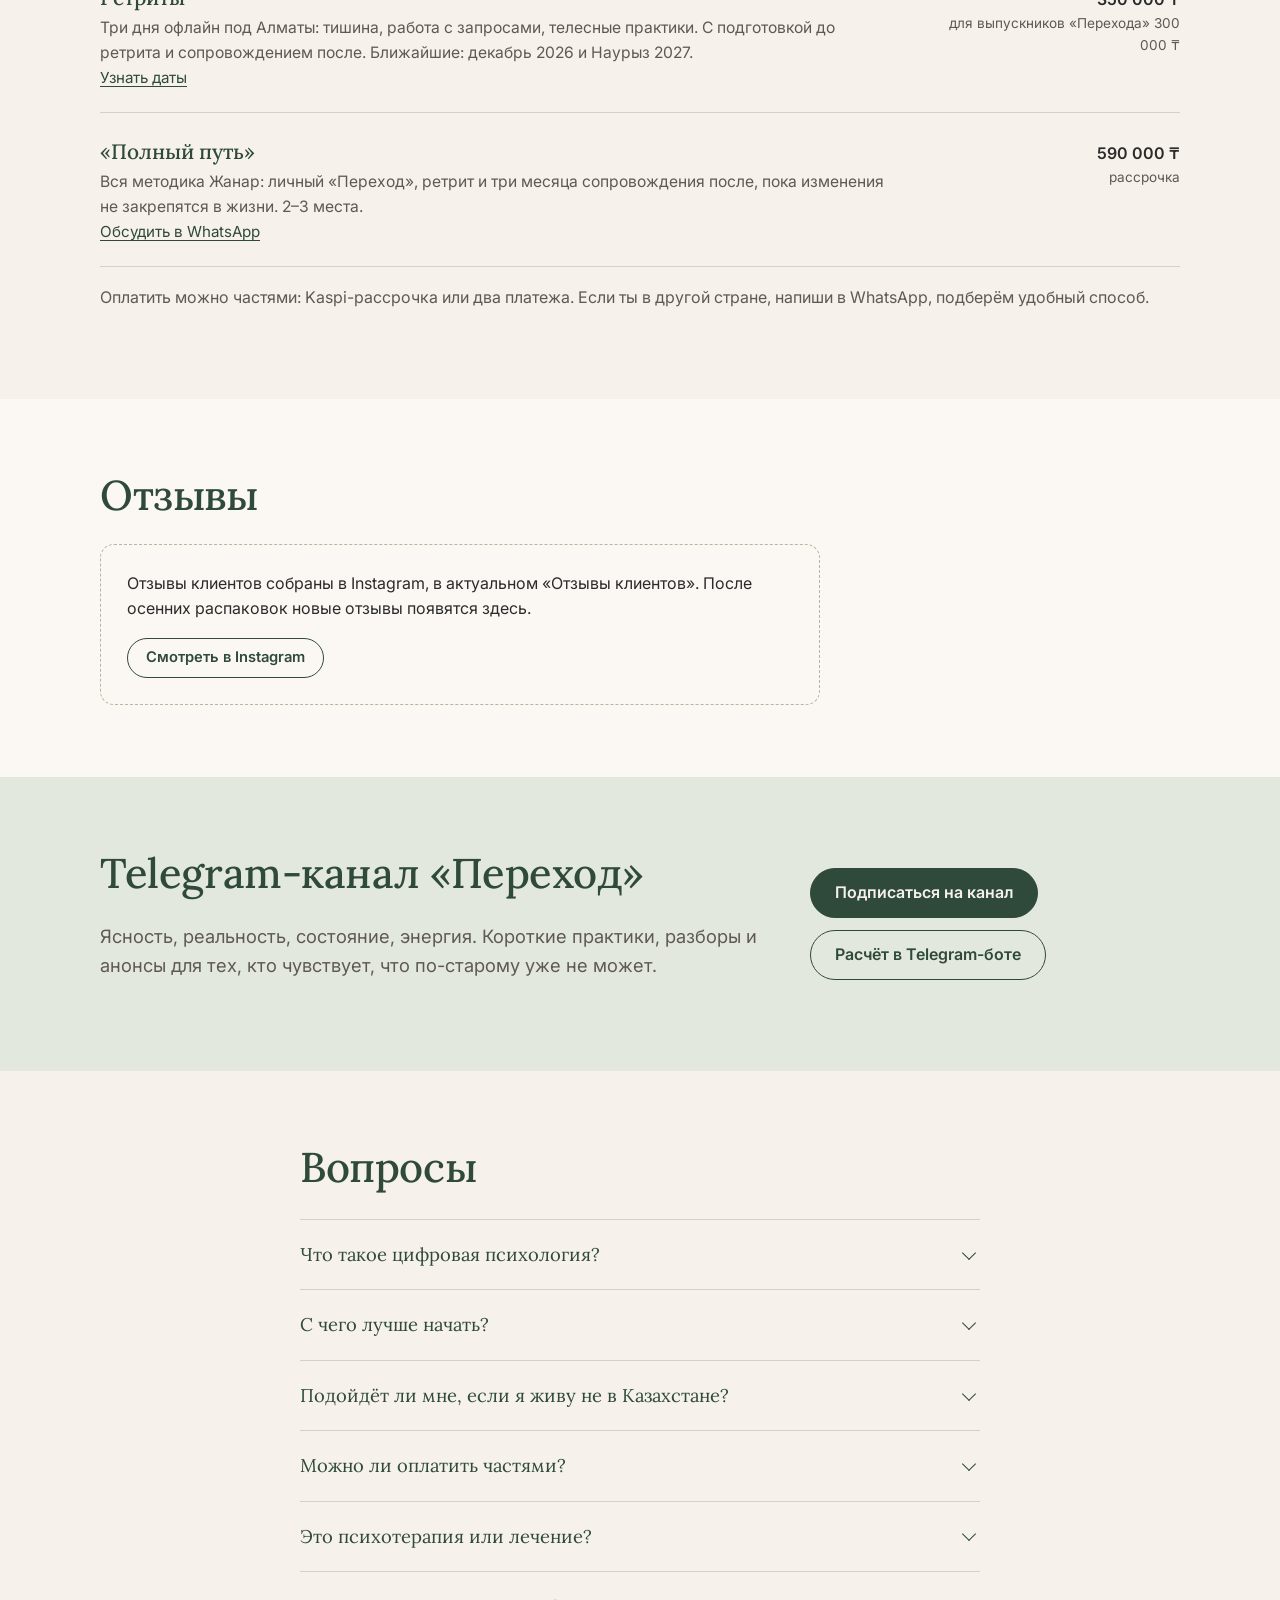
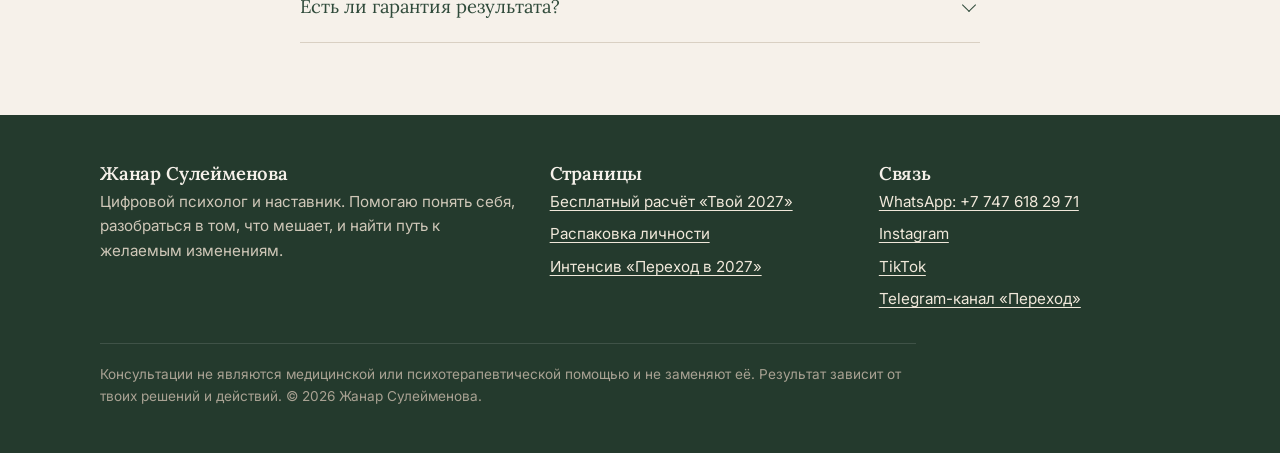
==== commit 514271a5: "Линейка продуктов по голосовым Жанар: «Переход» на 8 недель, разбор предназначения, «Полный путь» Co" ====
--- a/index.html
+++ b/index.html
@@ -181,21 +181,37 @@
           </div>
           <div class="step-price">45 000 ₸<small>осенью 35 000 ₸, 15 мест до 8 ноября</small></div>
         </li>
+        <li>
+          <div>
+            <div class="step-name">Разбор предназначения</div>
+            <p class="step-desc">Две встречи по 90 минут: какие уроки ты сейчас проходишь, что менять и куда двигаться, и пошаговый план реализации.</p>
+            <a class="step-link" data-wa="Здравствуйте, Жанар! Хочу записаться на разбор предназначения.">Записаться в WhatsApp</a>
+          </div>
+          <div class="step-price">75 000 ₸<small>засчитывается в «Переход»</small></div>
+        </li>
         <li class="is-flagship">
           <div>
             <div class="step-name">Программа «Переход»</div>
-            <p class="step-desc">Шесть недель в мини-группе до 12 человек: пять этапов и неделя интеграции, встреча раз в неделю, задания и поддержка в чате. Старт 12 января 2027.</p>
+            <p class="step-desc">Восемь недель от точки А до точки Б: Я, Понять, Освободить, Выбрать, Реализовать и неделя интеграции. Встреча раз в неделю, задания и поддержка. Мини-группа до 12 человек или личный формат. Старт 12 января 2027.</p>
             <a class="step-link" href="intensiv.html">Познакомиться на бесплатном интенсиве 8–10 декабря</a>
           </div>
-          <div class="step-price">от 129 000 ₸<small>ранняя цена 99 000 ₸ до 20 декабря</small><small>с личным сопровождением 229 000 ₸</small><small>индивидуально на 3 месяца 690 000 ₸</small></div>
-        </li>
-        <li>
-          <div>
-            <div class="step-name">Ретрит «Переход»</div>
-            <p class="step-desc">Три дня в горах под Алматы на Наурыз: тишина, практики осознанности, работа с намерением на новый год жизни.</p>
-            <a class="step-link" data-wa="Здравствуйте, Жанар! Хочу узнать о ретрите на Наурыз.">Узнать даты</a>
-          </div>
-          <div class="step-price">350 000 ₸<small>март 2027; для выпускников «Перехода» 300 000 ₸</small></div>
+          <div class="step-price">от 129 000 ₸<small>группа; ранняя цена 99 000 ₸ до 20 декабря</small><small>личный формат 250 000 ₸</small></div>
+        </li>
+        <li>
+          <div>
+            <div class="step-name">Ретриты</div>
+            <p class="step-desc">Три дня офлайн под Алматы: тишина, работа с запросами, телесные практики. С подготовкой до ретрита и сопровождением после. Ближайшие: декабрь 2026 и Наурыз 2027.</p>
+            <a class="step-link" data-wa="Здравствуйте, Жанар! Хочу узнать о ближайшем ретрите.">Узнать даты</a>
+          </div>
+          <div class="step-price">350 000 ₸<small>для выпускников «Перехода» 300 000 ₸</small></div>
+        </li>
+        <li>
+          <div>
+            <div class="step-name">«Полный путь»</div>
+            <p class="step-desc">Вся методика Жанар: личный «Переход», ретрит и три месяца сопровождения после, пока изменения не закрепятся в жизни. 2–3 места.</p>
+            <a class="step-link" data-wa="Здравствуйте, Жанар! Хочу узнать о «Полном пути».">Обсудить в WhatsApp</a>
+          </div>
+          <div class="step-price">590 000 ₸<small>рассрочка</small></div>
         </li>
       </ol>
       <p class="muted" style="margin-top:18px;color:var(--ink-soft)">Оплатить можно частями: Kaspi-рассрочка или два платежа. Если ты в другой стране, напиши в WhatsApp, подберём удобный способ.</p>
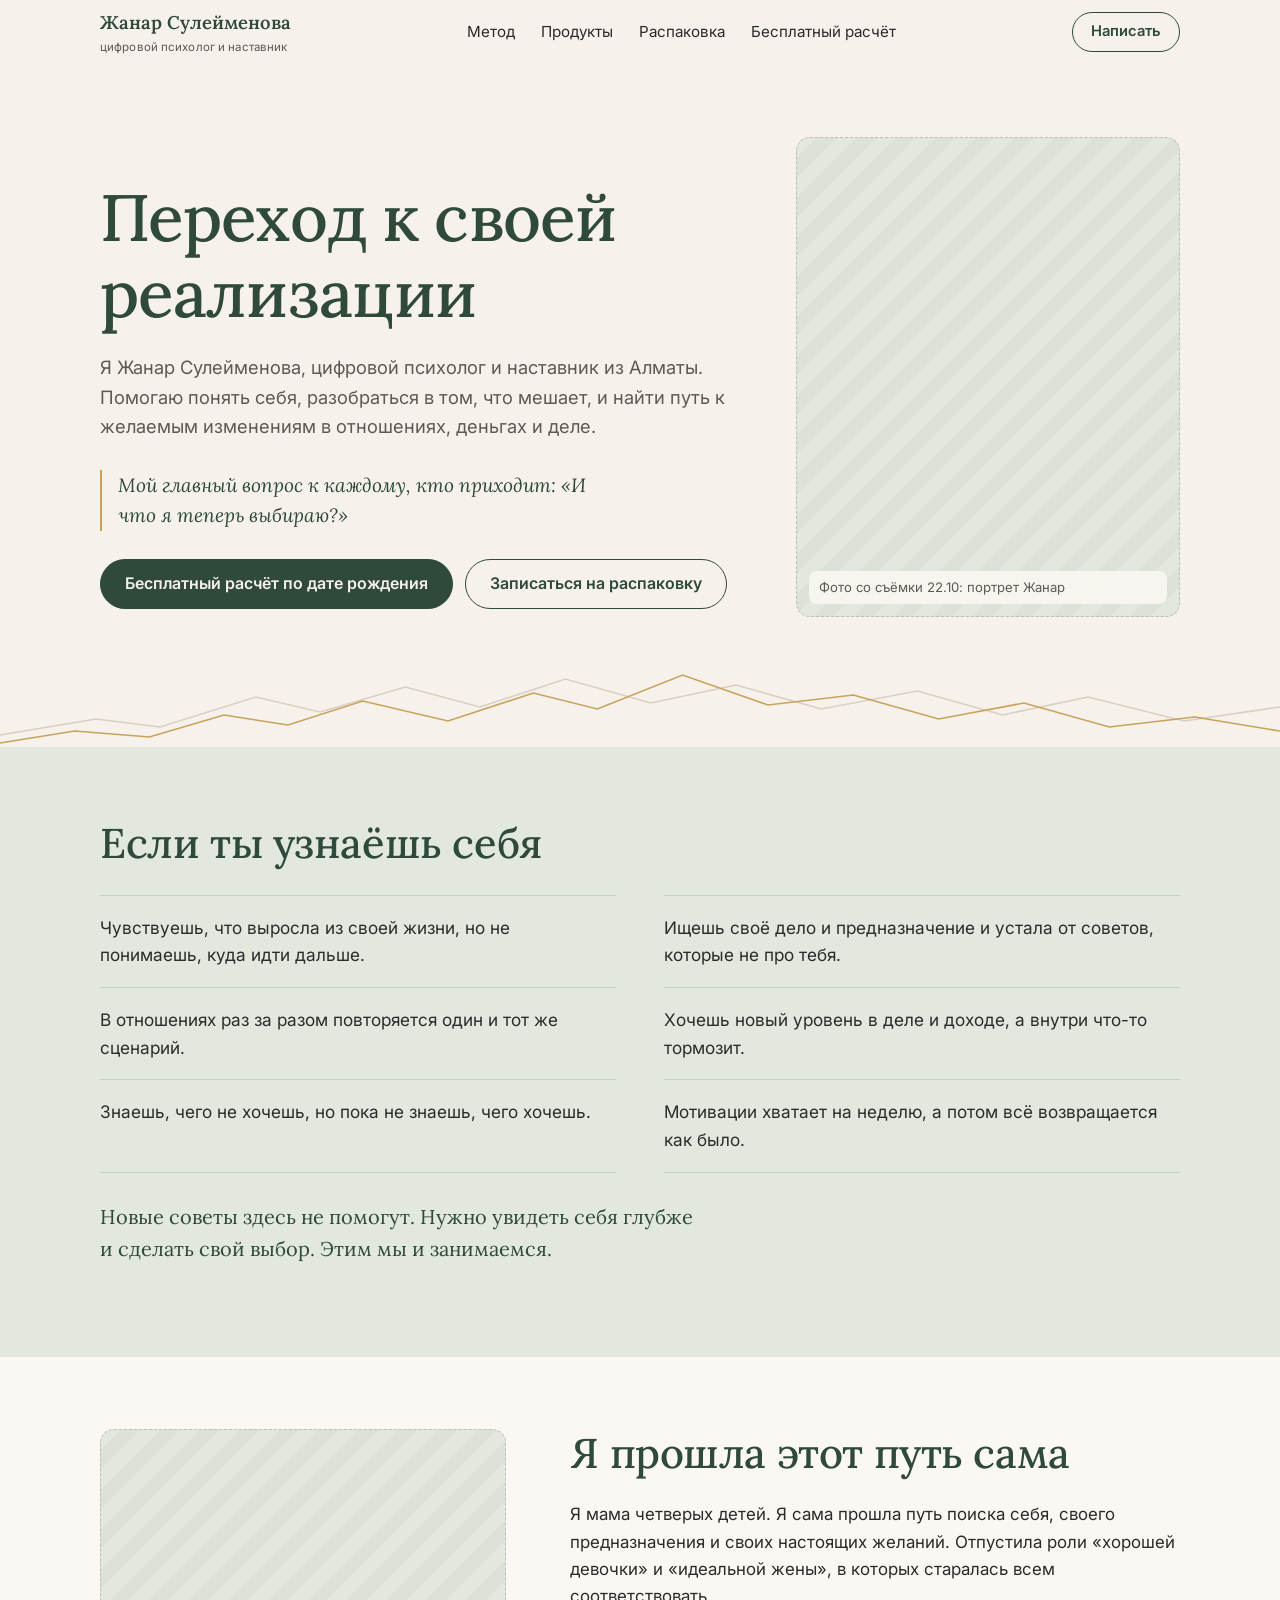
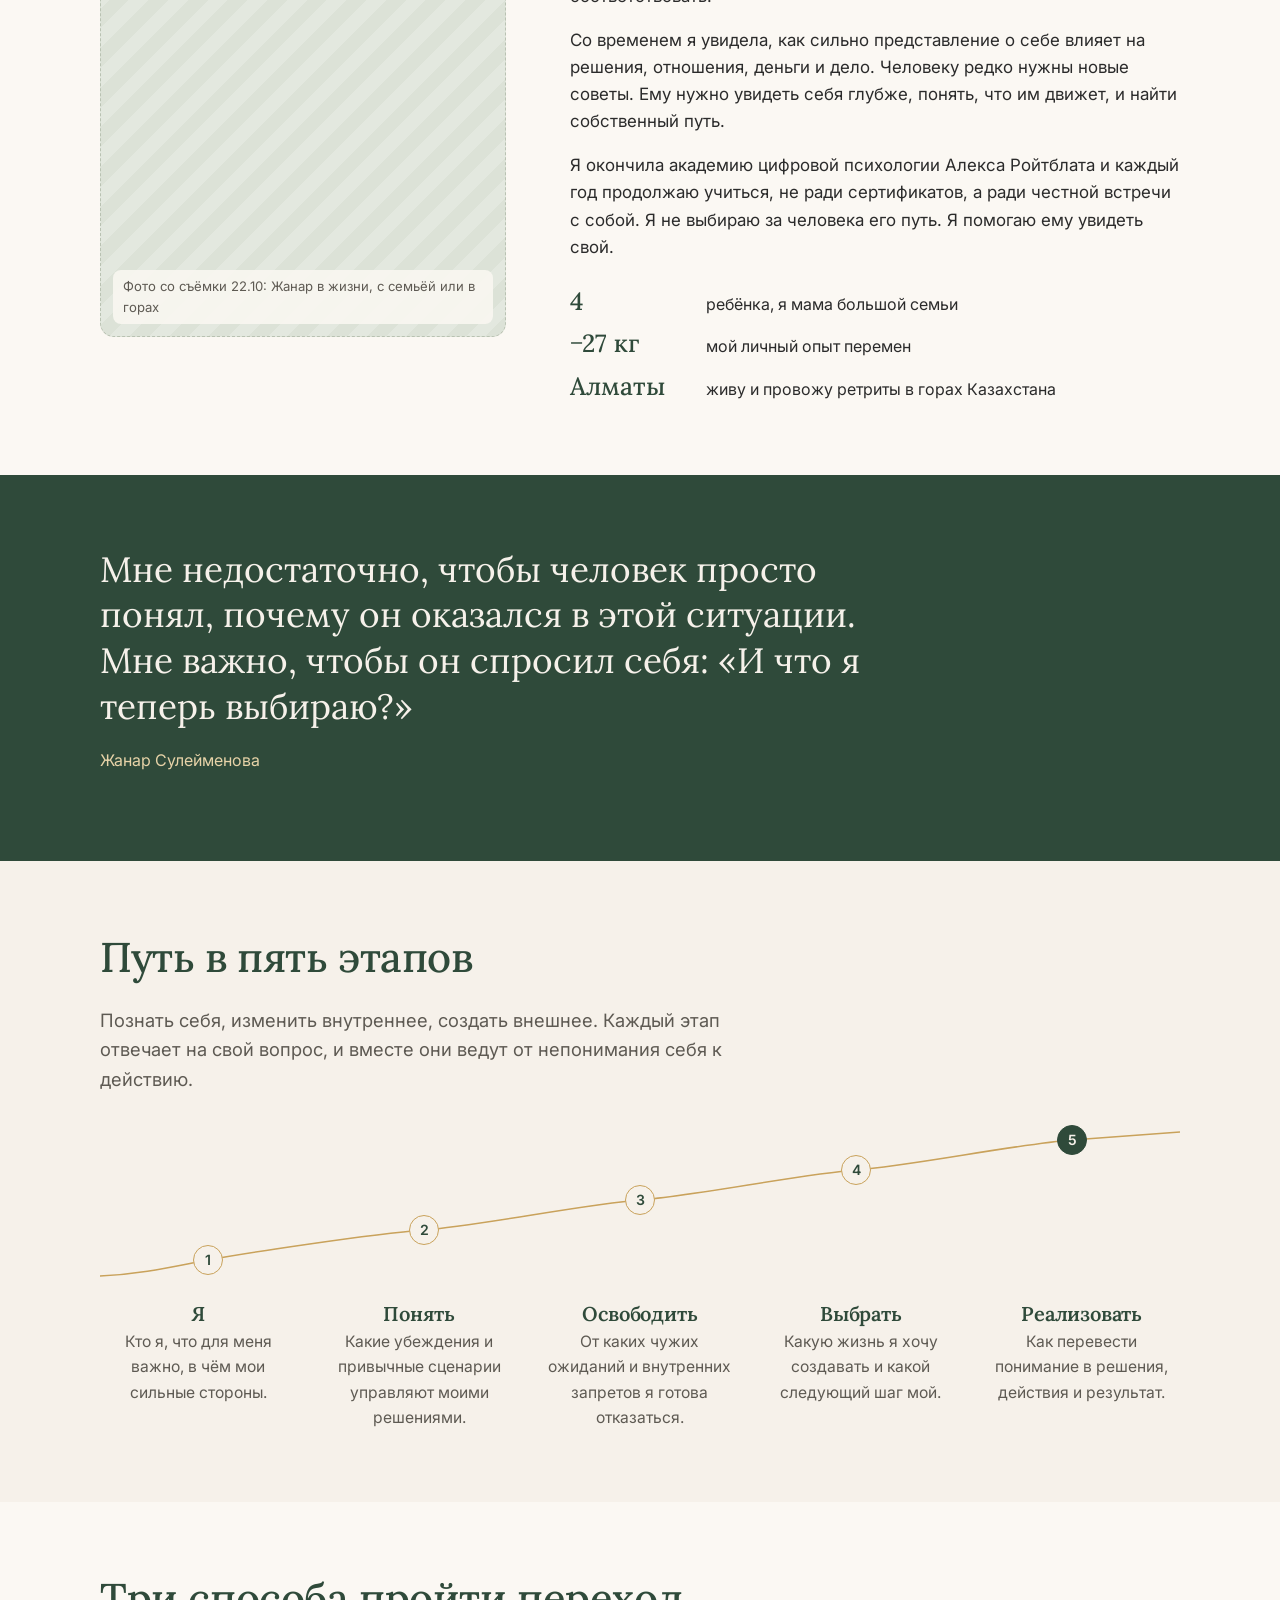
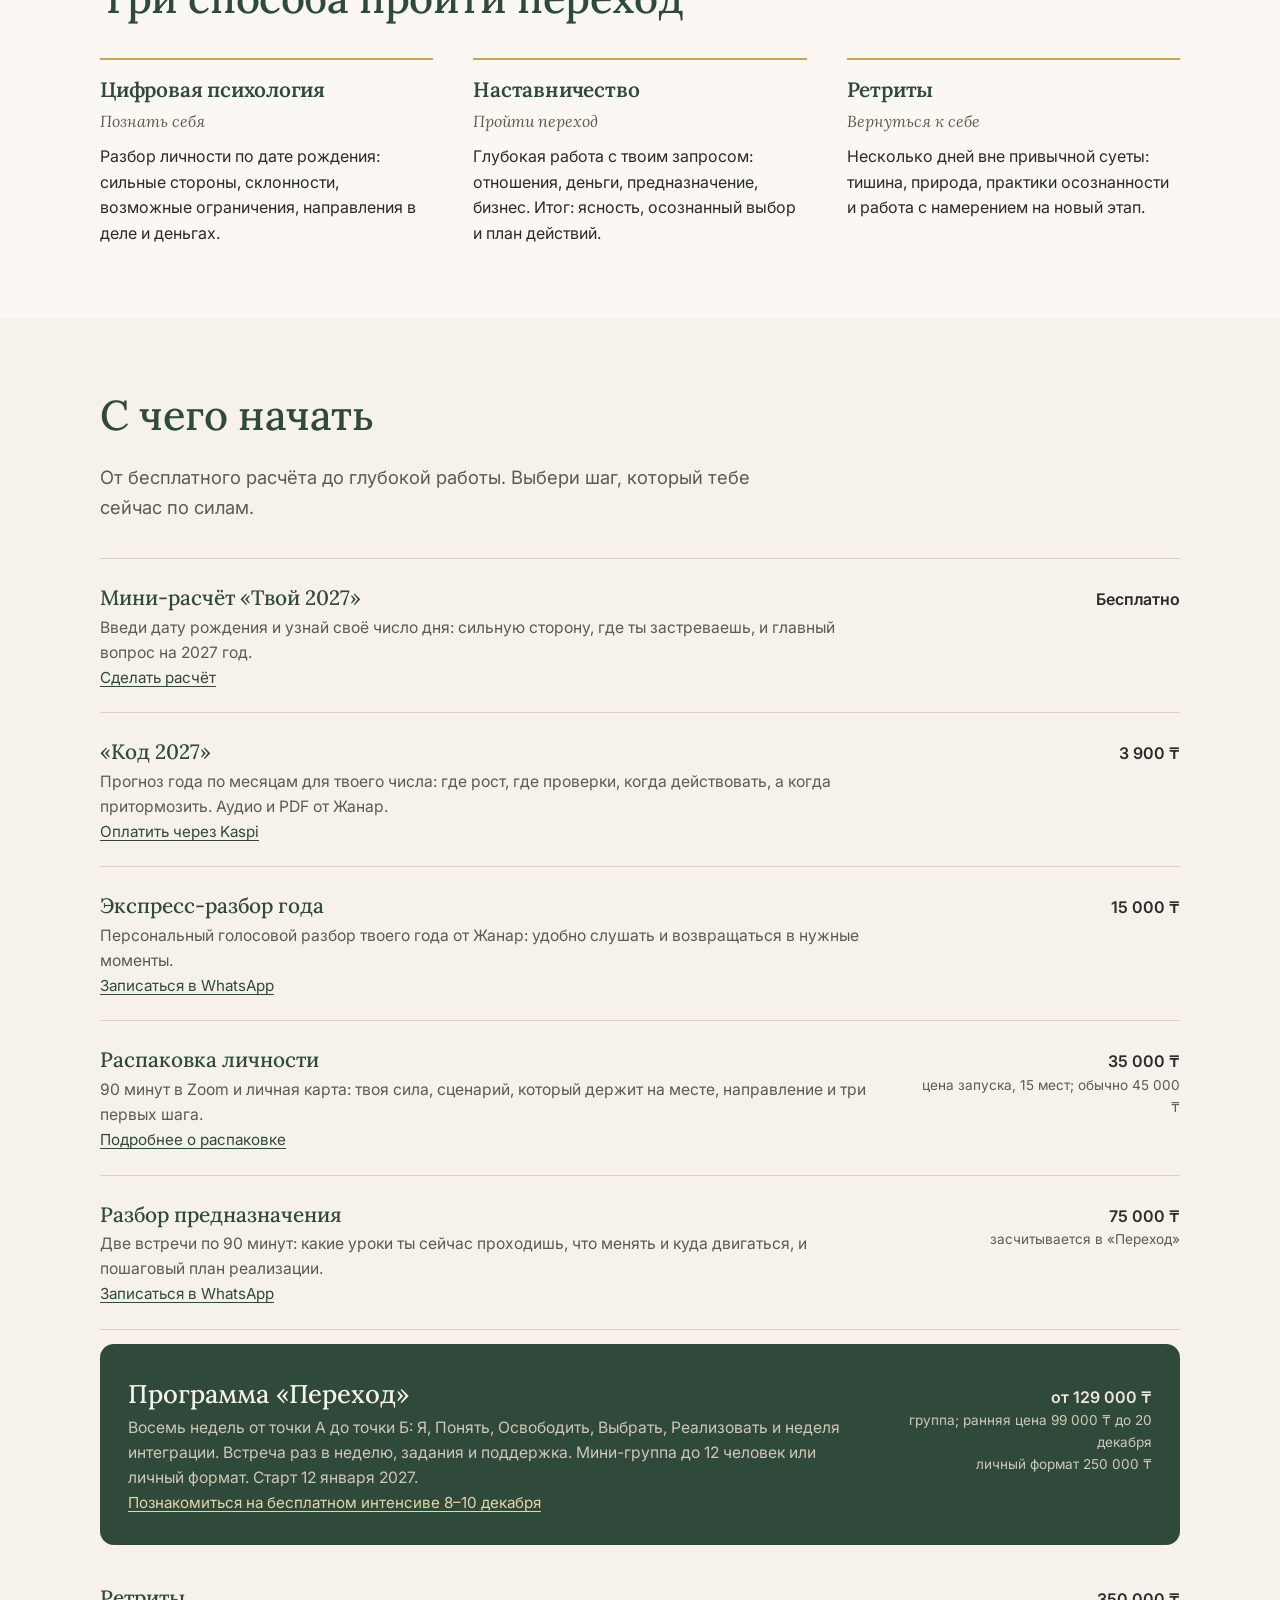
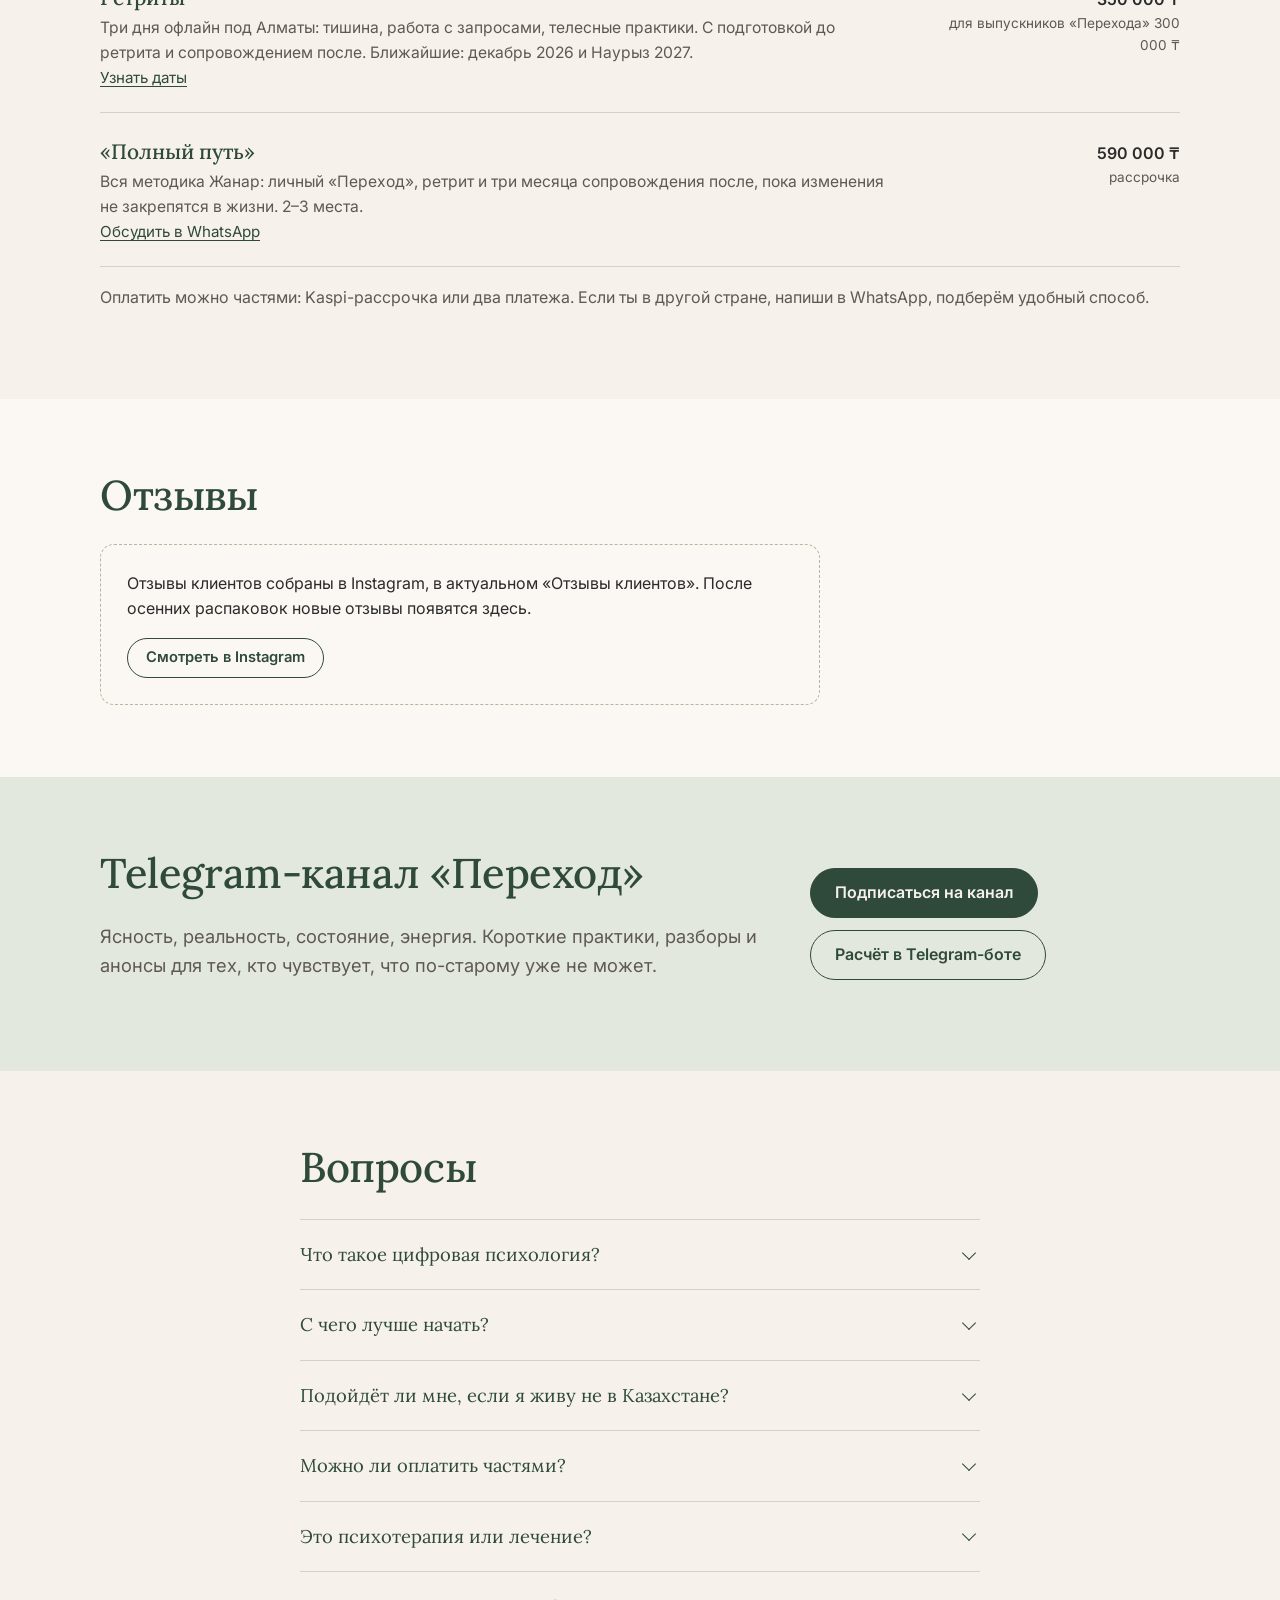
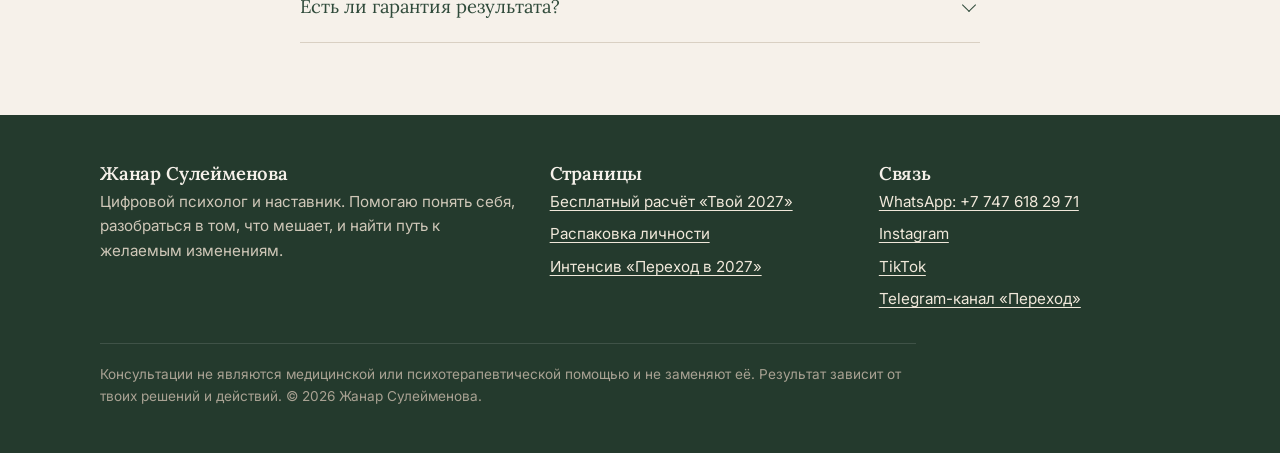
==== commit 3b0cf3a1: "Цены по ответу Жанар и оплата через Kaspi Распаковка 35 000 ₸ без срока до 8 ноября, «Код 2027» 3 90" ====
--- a/index.html
+++ b/index.html
@@ -160,10 +160,10 @@
         <li>
           <div>
             <div class="step-name">«Код 2027»</div>
-            <p class="step-desc">Прогноз года по месяцам для твоего числа: где рост, где проверки, когда действовать, а когда притормозить. Аудио и PDF в Telegram.</p>
-            <a class="step-link" data-bot="kod2027">Получить в Telegram</a>
-          </div>
-          <div class="step-price">4 900 ₸</div>
+            <p class="step-desc">Прогноз года по месяцам для твоего числа: где рост, где проверки, когда действовать, а когда притормозить. Аудио и PDF от Жанар.</p>
+            <a class="step-link" data-wa="Здравствуйте, Жанар! Хочу «Код 2027» за 3 900 ₸. Мой номер Kaspi: ">Оплатить через Kaspi</a>
+          </div>
+          <div class="step-price">3 900 ₸</div>
         </li>
         <li>
           <div>
@@ -179,7 +179,7 @@
             <p class="step-desc">90 минут в Zoom и личная карта: твоя сила, сценарий, который держит на месте, направление и три первых шага.</p>
             <a class="step-link" href="razpakovka.html">Подробнее о распаковке</a>
           </div>
-          <div class="step-price">45 000 ₸<small>осенью 35 000 ₸, 15 мест до 8 ноября</small></div>
+          <div class="step-price">35 000 ₸<small>цена запуска, 15 мест; обычно 45 000 ₸</small></div>
         </li>
         <li>
           <div>
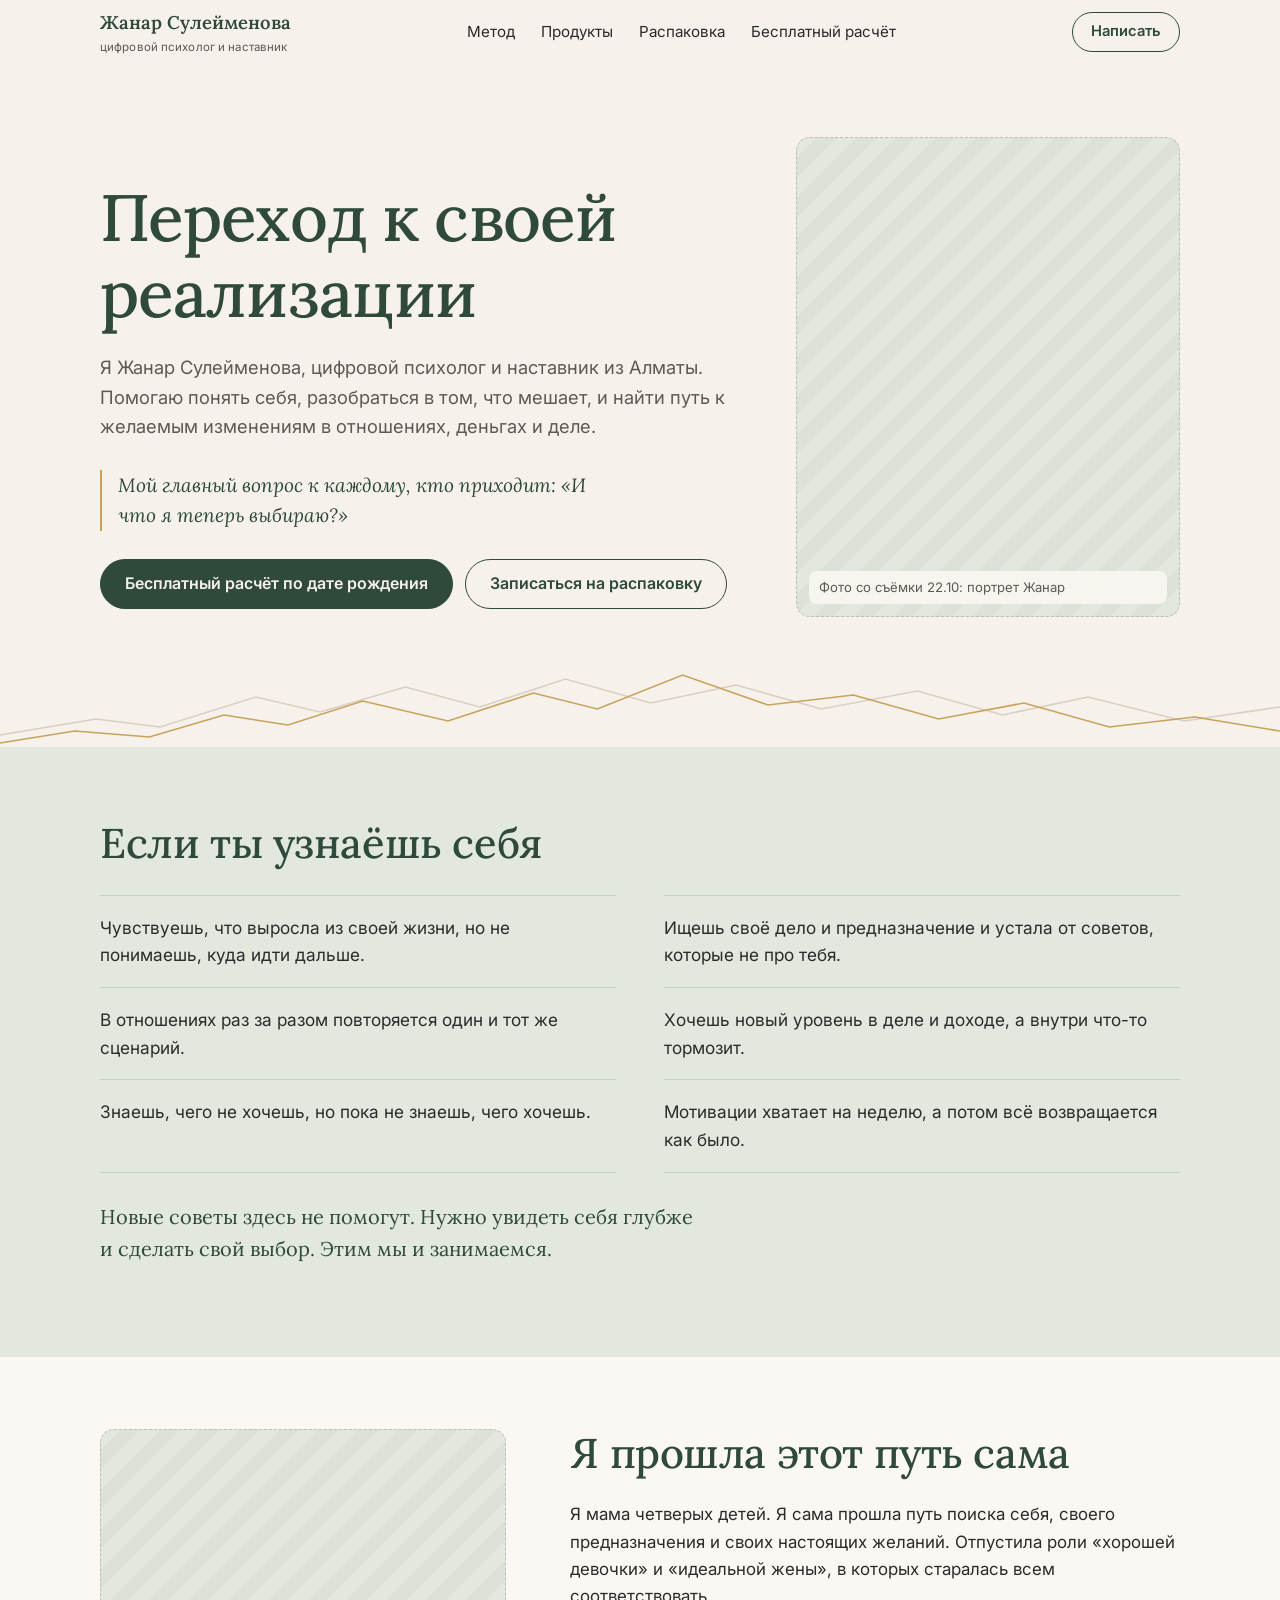
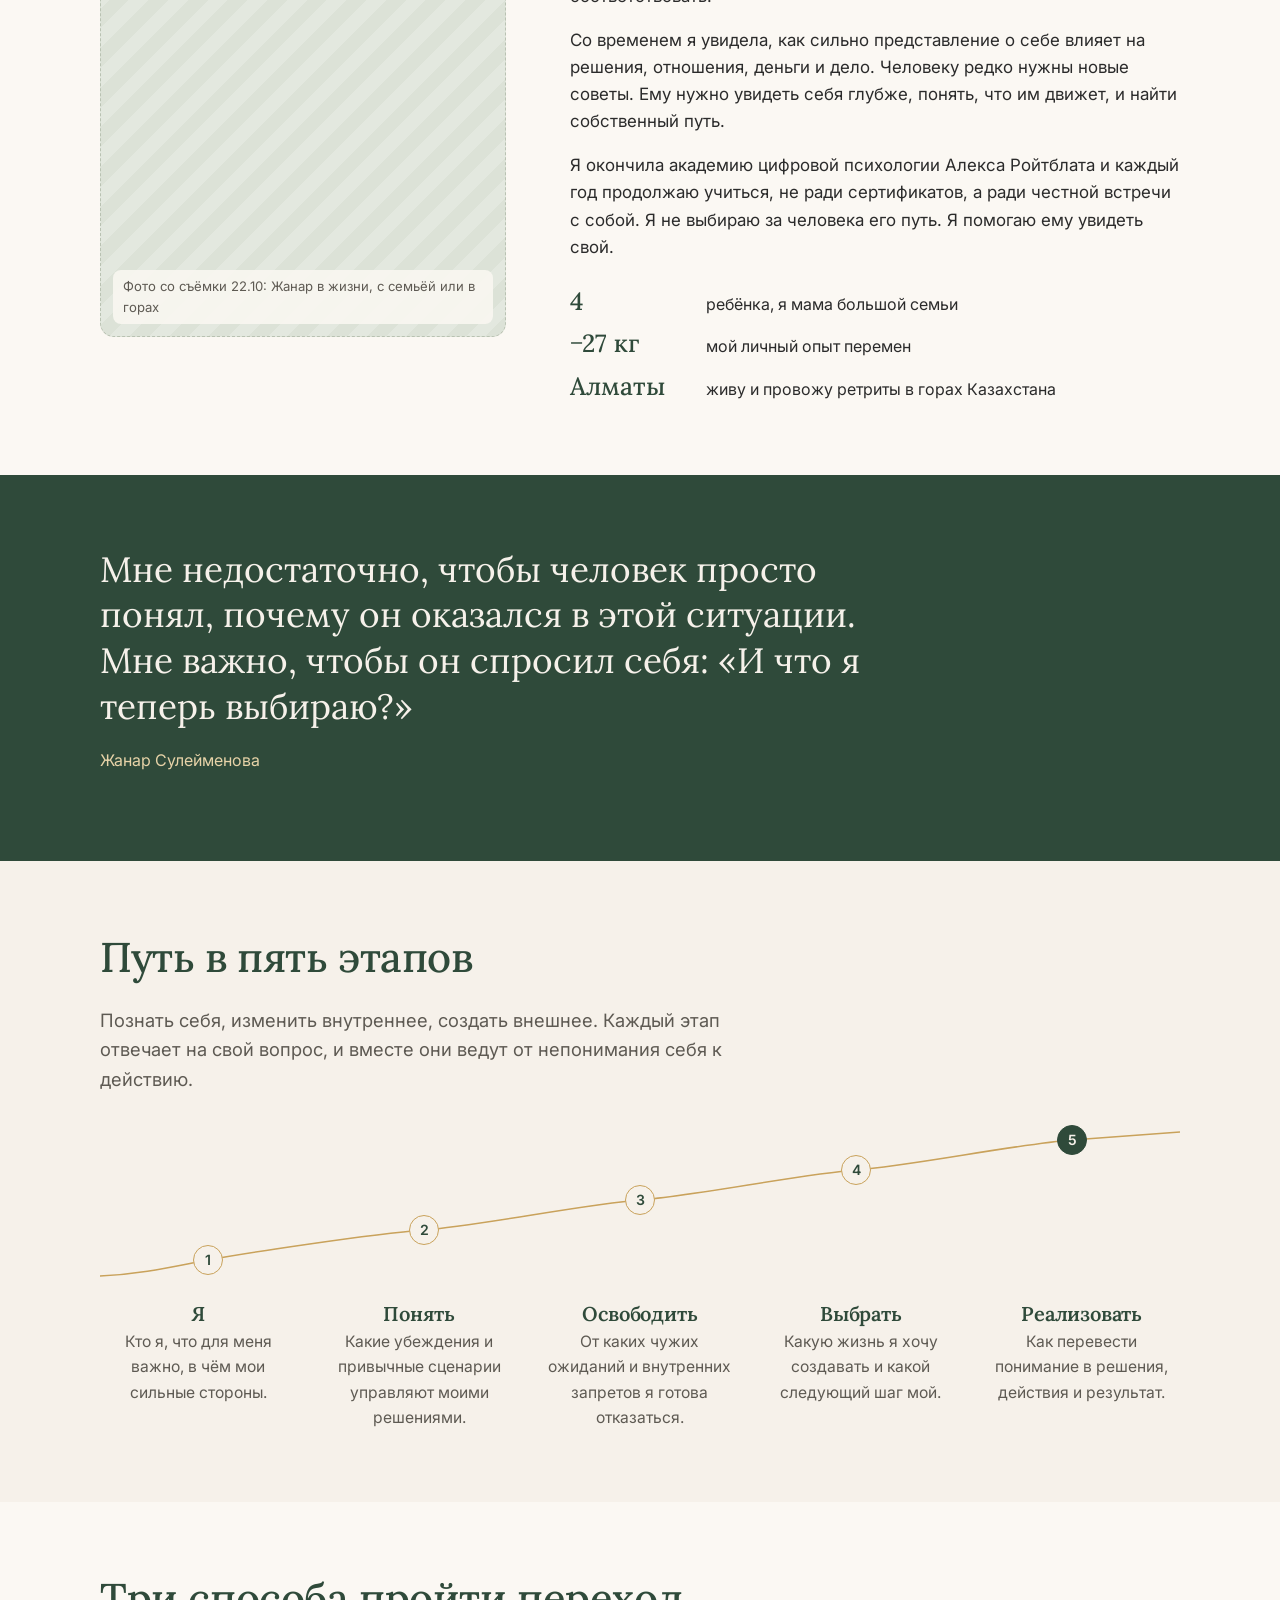
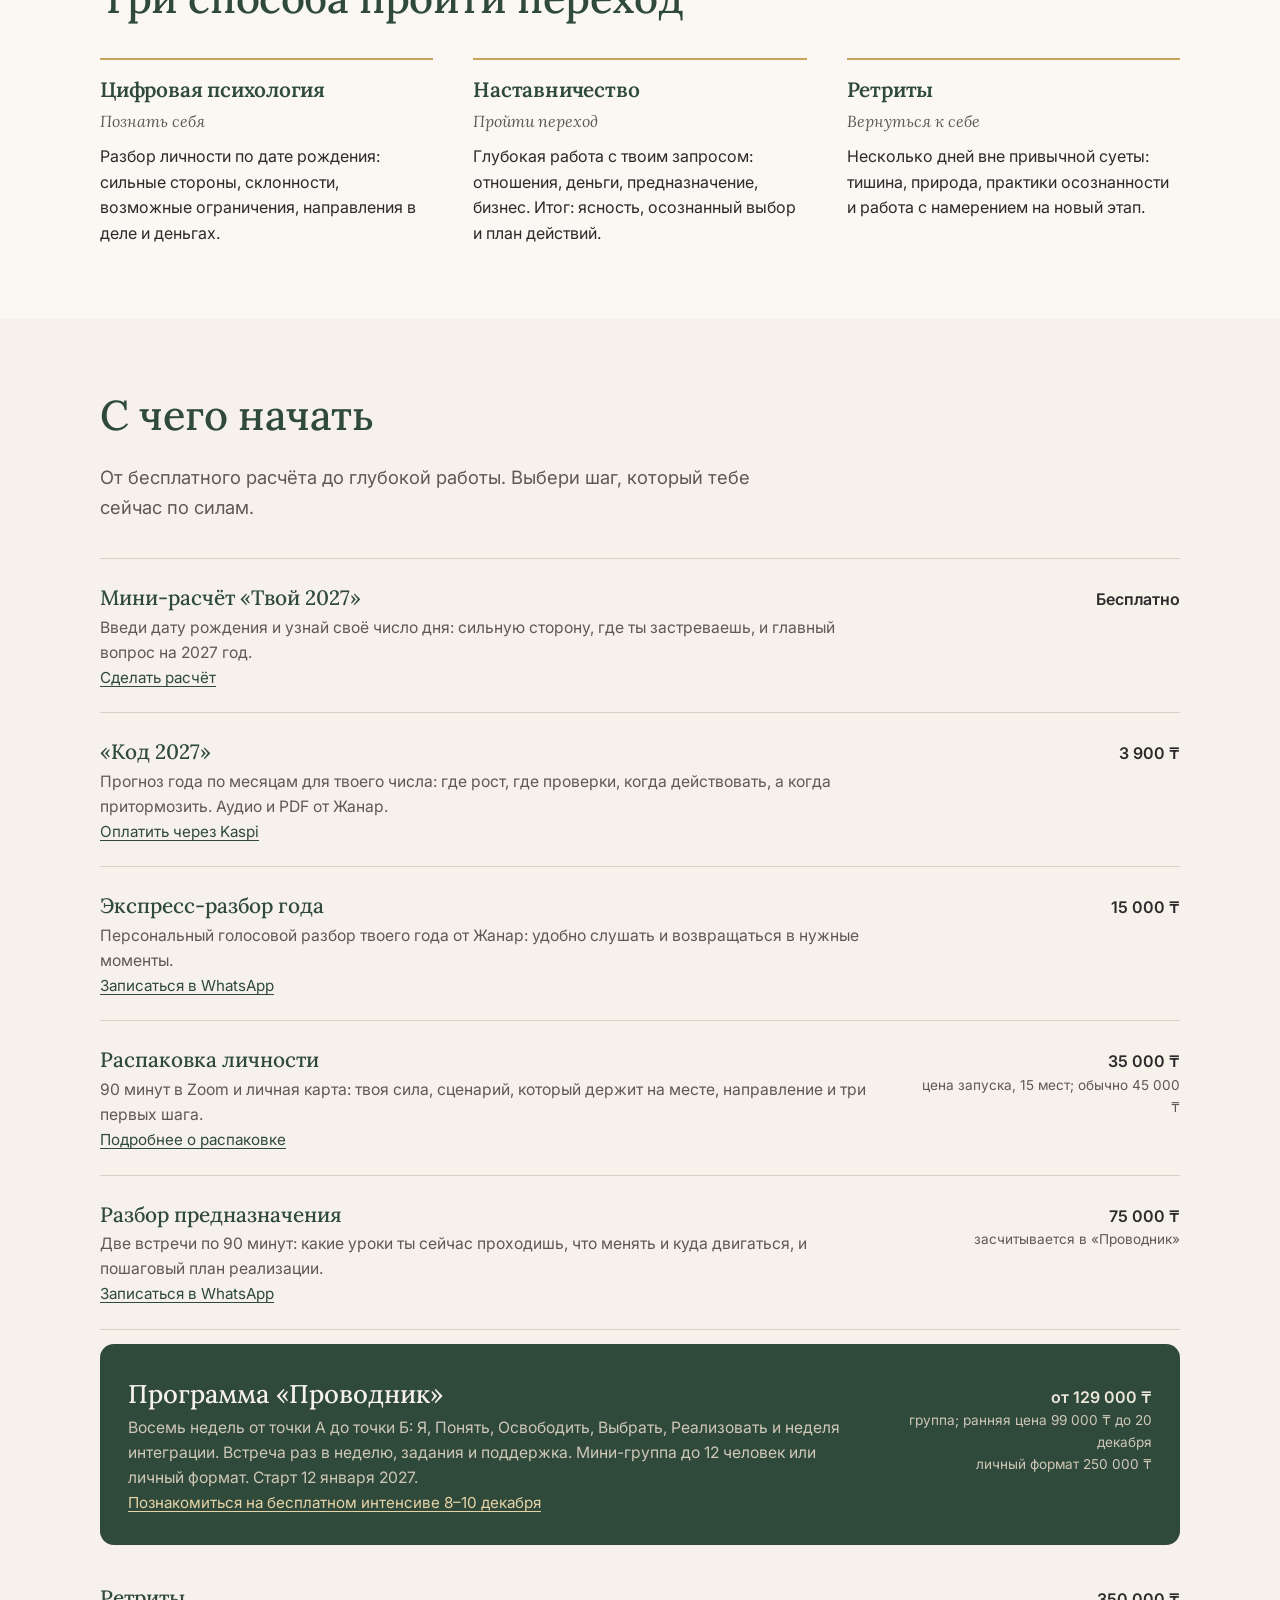
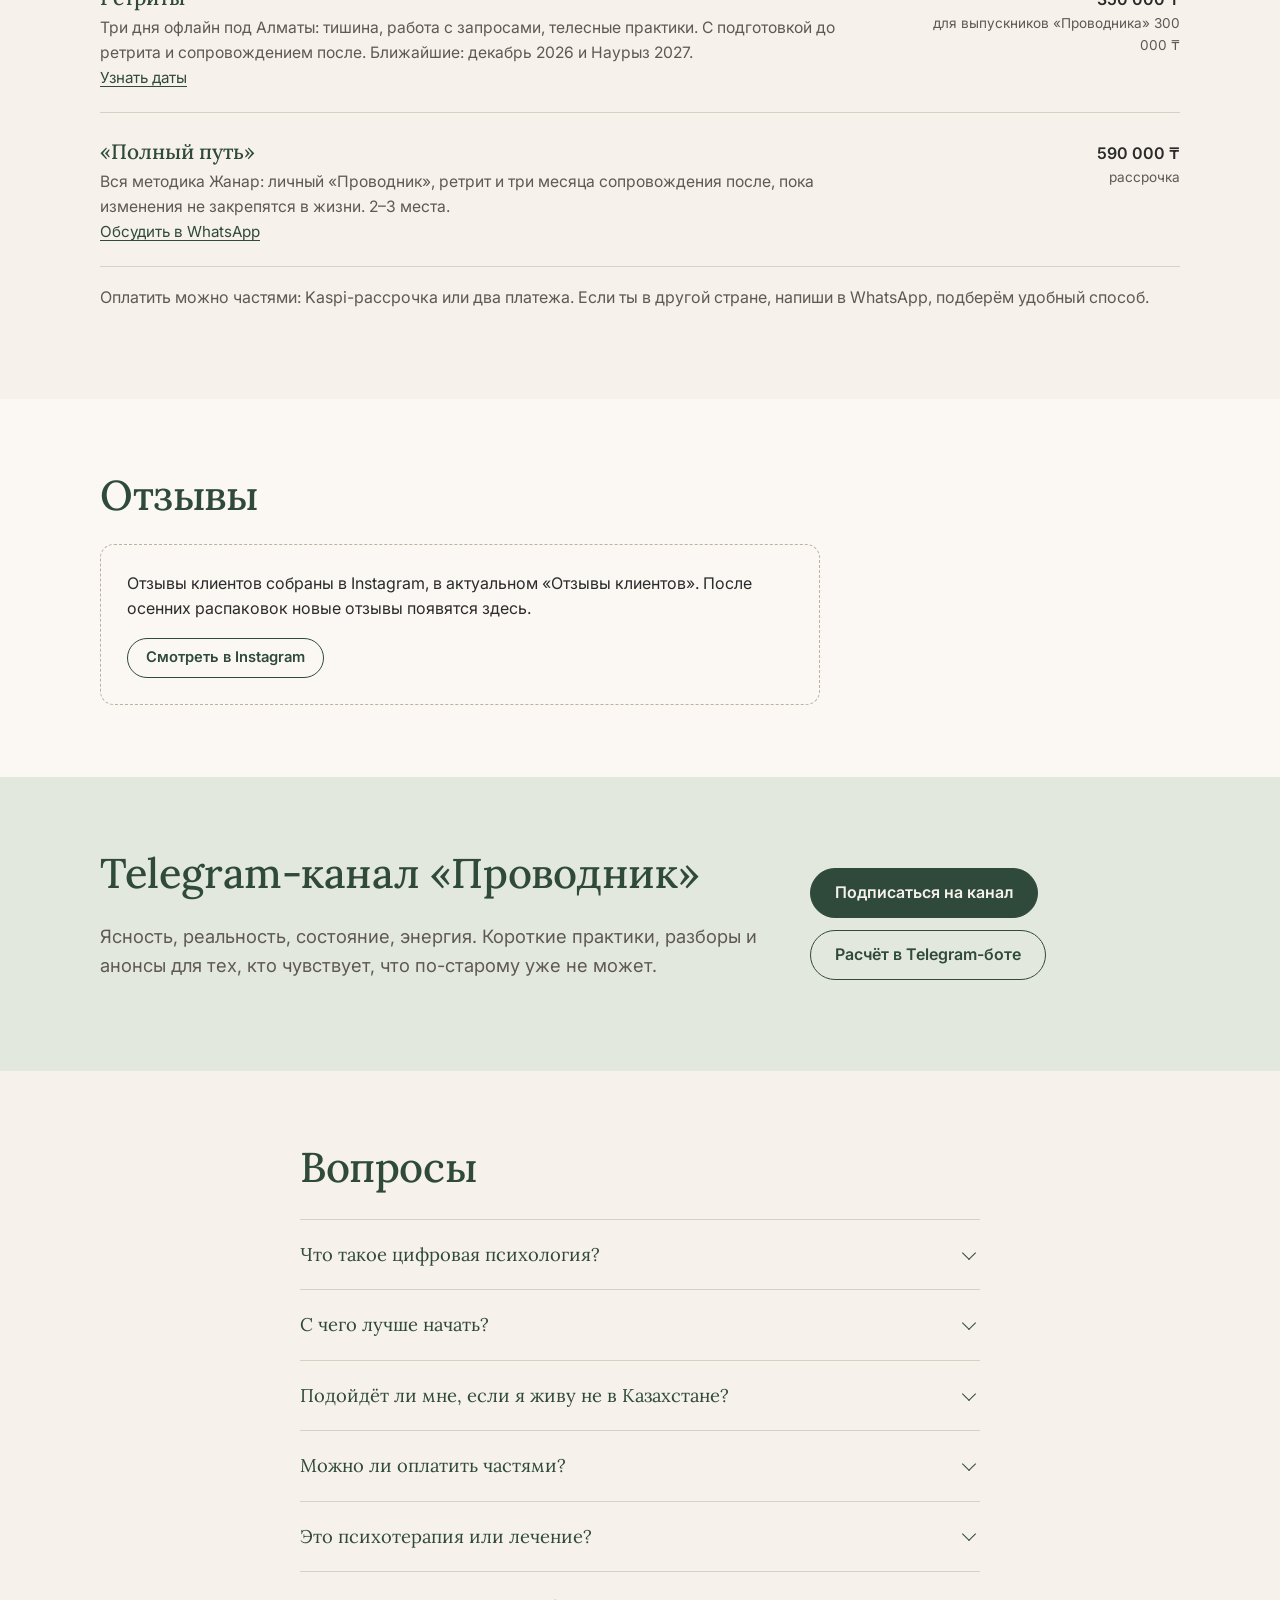
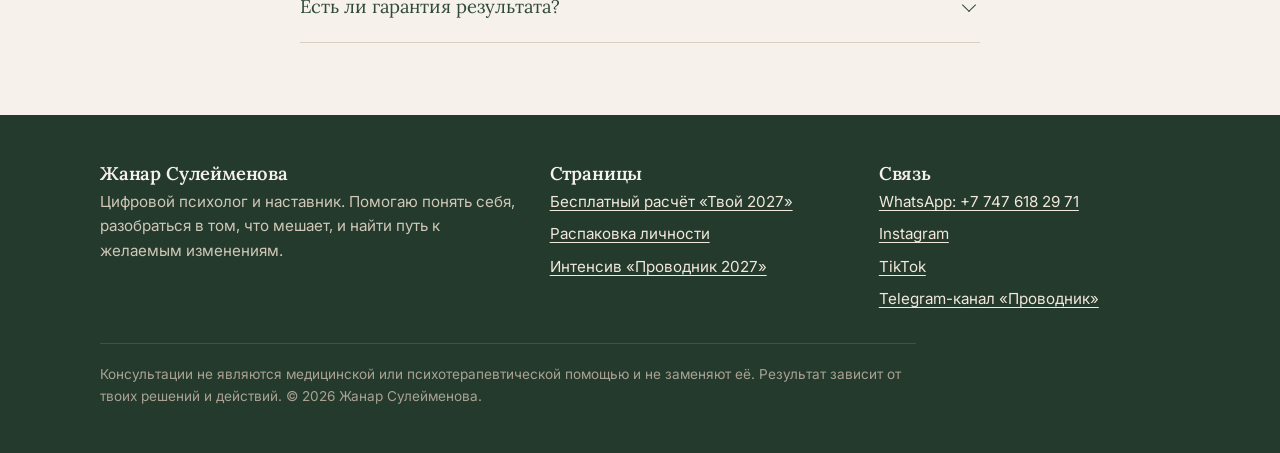
==== commit df68ce34: "Программа «Переход» → «Проводник», интенсив «Проводник 2027», бот @provodnik_zhanar_bot Co-Authored-" ====
--- a/index.html
+++ b/index.html
@@ -187,11 +187,11 @@
             <p class="step-desc">Две встречи по 90 минут: какие уроки ты сейчас проходишь, что менять и куда двигаться, и пошаговый план реализации.</p>
             <a class="step-link" data-wa="Здравствуйте, Жанар! Хочу записаться на разбор предназначения.">Записаться в WhatsApp</a>
           </div>
-          <div class="step-price">75 000 ₸<small>засчитывается в «Переход»</small></div>
+          <div class="step-price">75 000 ₸<small>засчитывается в «Проводник»</small></div>
         </li>
         <li class="is-flagship">
           <div>
-            <div class="step-name">Программа «Переход»</div>
+            <div class="step-name">Программа «Проводник»</div>
             <p class="step-desc">Восемь недель от точки А до точки Б: Я, Понять, Освободить, Выбрать, Реализовать и неделя интеграции. Встреча раз в неделю, задания и поддержка. Мини-группа до 12 человек или личный формат. Старт 12 января 2027.</p>
             <a class="step-link" href="intensiv.html">Познакомиться на бесплатном интенсиве 8–10 декабря</a>
           </div>
@@ -203,12 +203,12 @@
             <p class="step-desc">Три дня офлайн под Алматы: тишина, работа с запросами, телесные практики. С подготовкой до ретрита и сопровождением после. Ближайшие: декабрь 2026 и Наурыз 2027.</p>
             <a class="step-link" data-wa="Здравствуйте, Жанар! Хочу узнать о ближайшем ретрите.">Узнать даты</a>
           </div>
-          <div class="step-price">350 000 ₸<small>для выпускников «Перехода» 300 000 ₸</small></div>
+          <div class="step-price">350 000 ₸<small>для выпускников «Проводника» 300 000 ₸</small></div>
         </li>
         <li>
           <div>
             <div class="step-name">«Полный путь»</div>
-            <p class="step-desc">Вся методика Жанар: личный «Переход», ретрит и три месяца сопровождения после, пока изменения не закрепятся в жизни. 2–3 места.</p>
+            <p class="step-desc">Вся методика Жанар: личный «Проводник», ретрит и три месяца сопровождения после, пока изменения не закрепятся в жизни. 2–3 места.</p>
             <a class="step-link" data-wa="Здравствуйте, Жанар! Хочу узнать о «Полном пути».">Обсудить в WhatsApp</a>
           </div>
           <div class="step-price">590 000 ₸<small>рассрочка</small></div>
@@ -232,7 +232,7 @@
   <section class="section section--sage" aria-labelledby="tg-title">
     <div class="wrap tg">
       <div>
-        <h2 id="tg-title">Telegram-канал «Переход»</h2>
+        <h2 id="tg-title">Telegram-канал «Проводник»</h2>
         <p class="lead">Ясность, реальность, состояние, энергия. Короткие практики, разборы и анонсы для тех, кто чувствует, что по-старому уже не может.</p>
       </div>
       <div class="actions" style="margin-top:0">
@@ -288,7 +288,7 @@
         <ul class="footer-links">
           <li><a href="kod-2027.html">Бесплатный расчёт «Твой 2027»</a></li>
           <li><a href="razpakovka.html">Распаковка личности</a></li>
-          <li><a href="intensiv.html">Интенсив «Переход в 2027»</a></li>
+          <li><a href="intensiv.html">Интенсив «Проводник 2027»</a></li>
         </ul>
       </div>
       <div>
@@ -297,7 +297,7 @@
           <li><a data-wa="Здравствуйте, Жанар! Пишу с сайта.">WhatsApp: +7 747 618 29 71</a></li>
           <li><a href="https://www.instagram.com/pro.zhanar.suleimenova/" target="_blank" rel="noopener">Instagram</a></li>
           <li><a href="https://www.tiktok.com/@sanacenter8" target="_blank" rel="noopener">TikTok</a></li>
-          <li><a href="https://t.me/+rRbYb-FqpjgyZWMy" target="_blank" rel="noopener">Telegram-канал «Переход»</a></li>
+          <li><a href="https://t.me/+rRbYb-FqpjgyZWMy" target="_blank" rel="noopener">Telegram-канал «Проводник»</a></li>
         </ul>
       </div>
     </div>
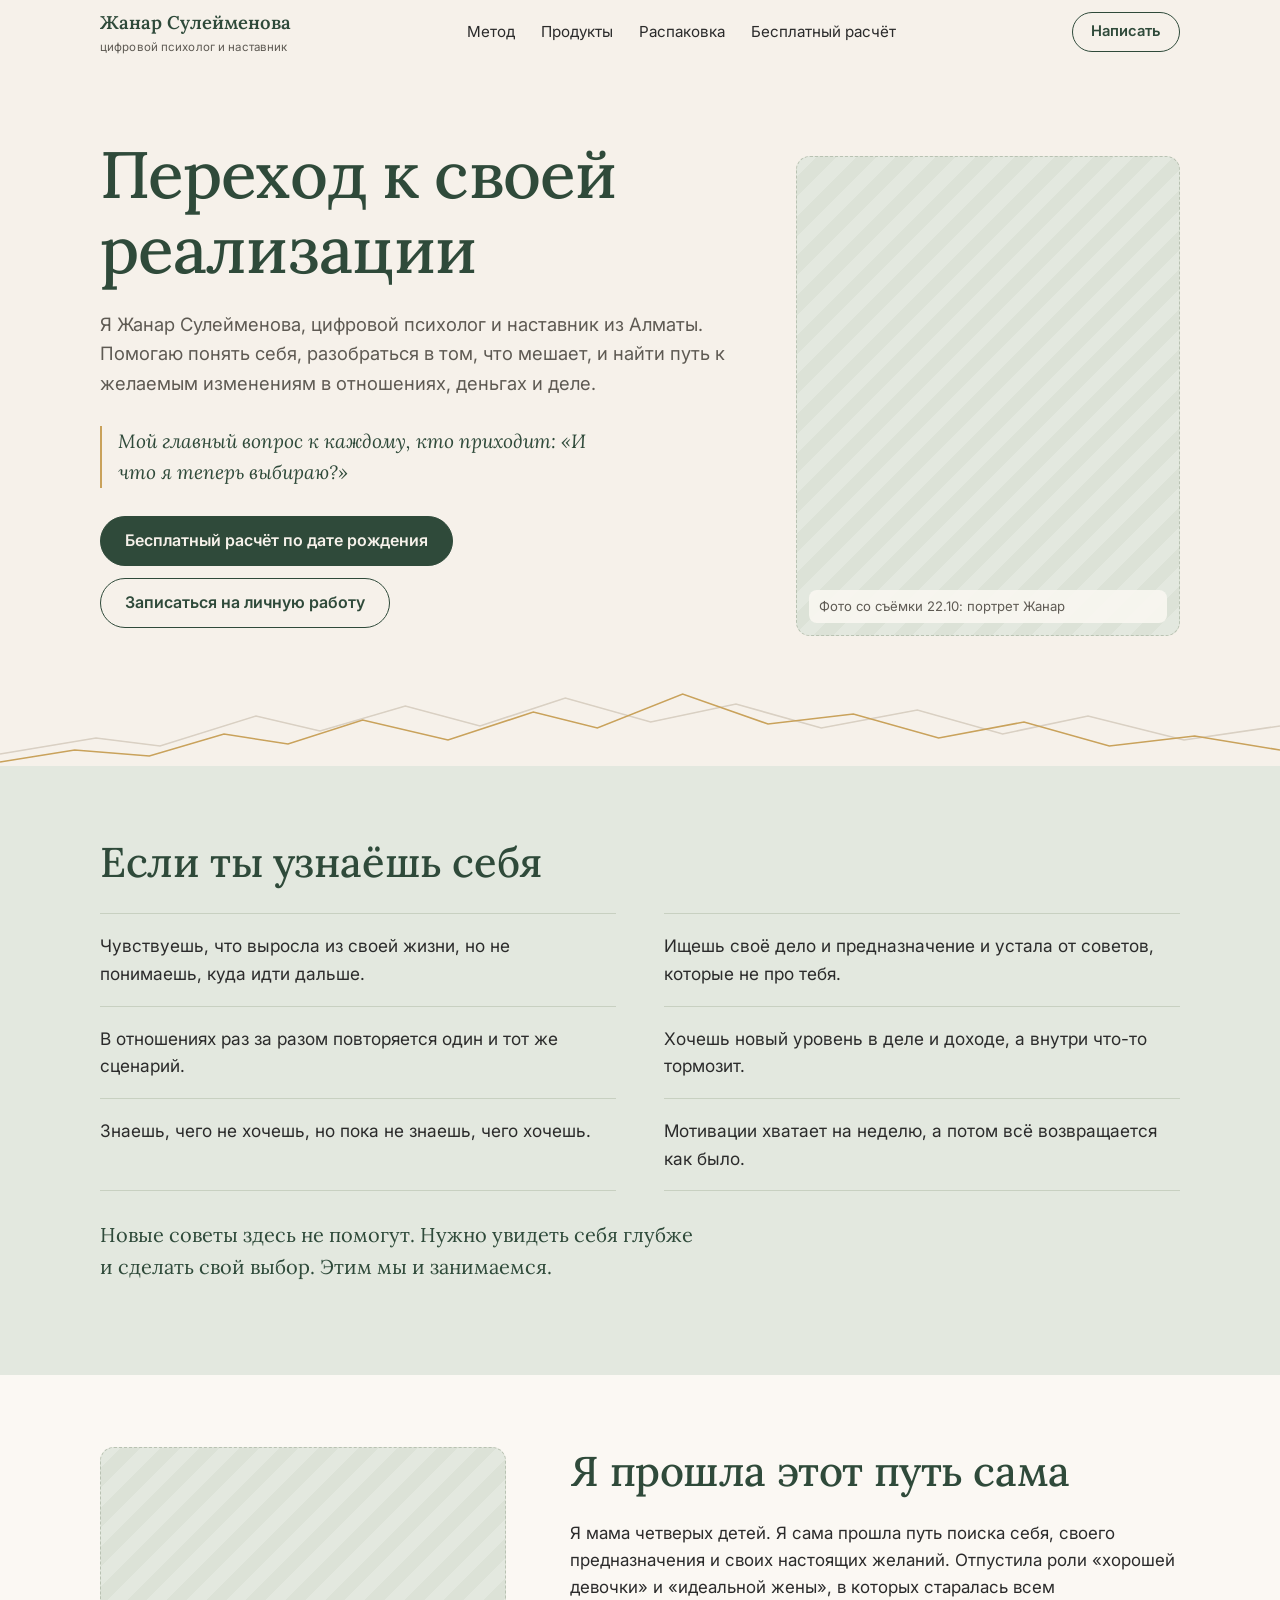
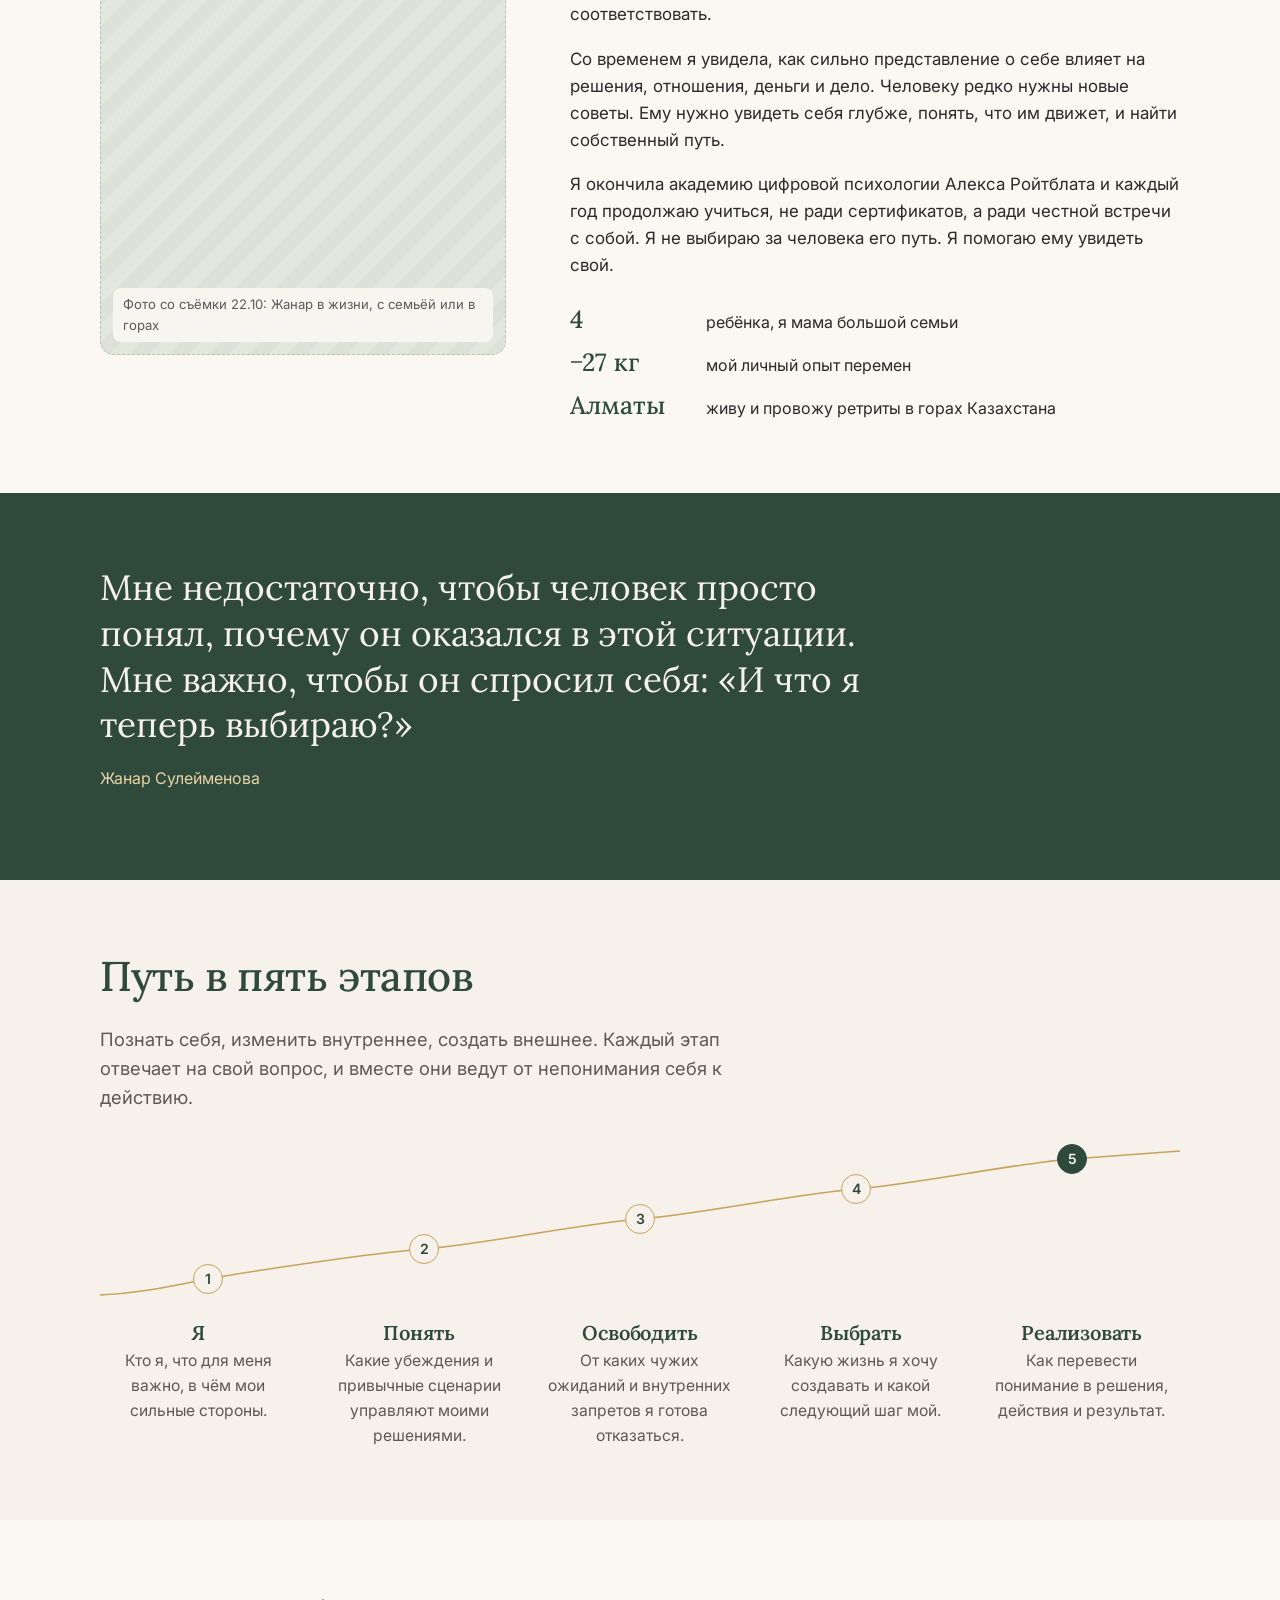
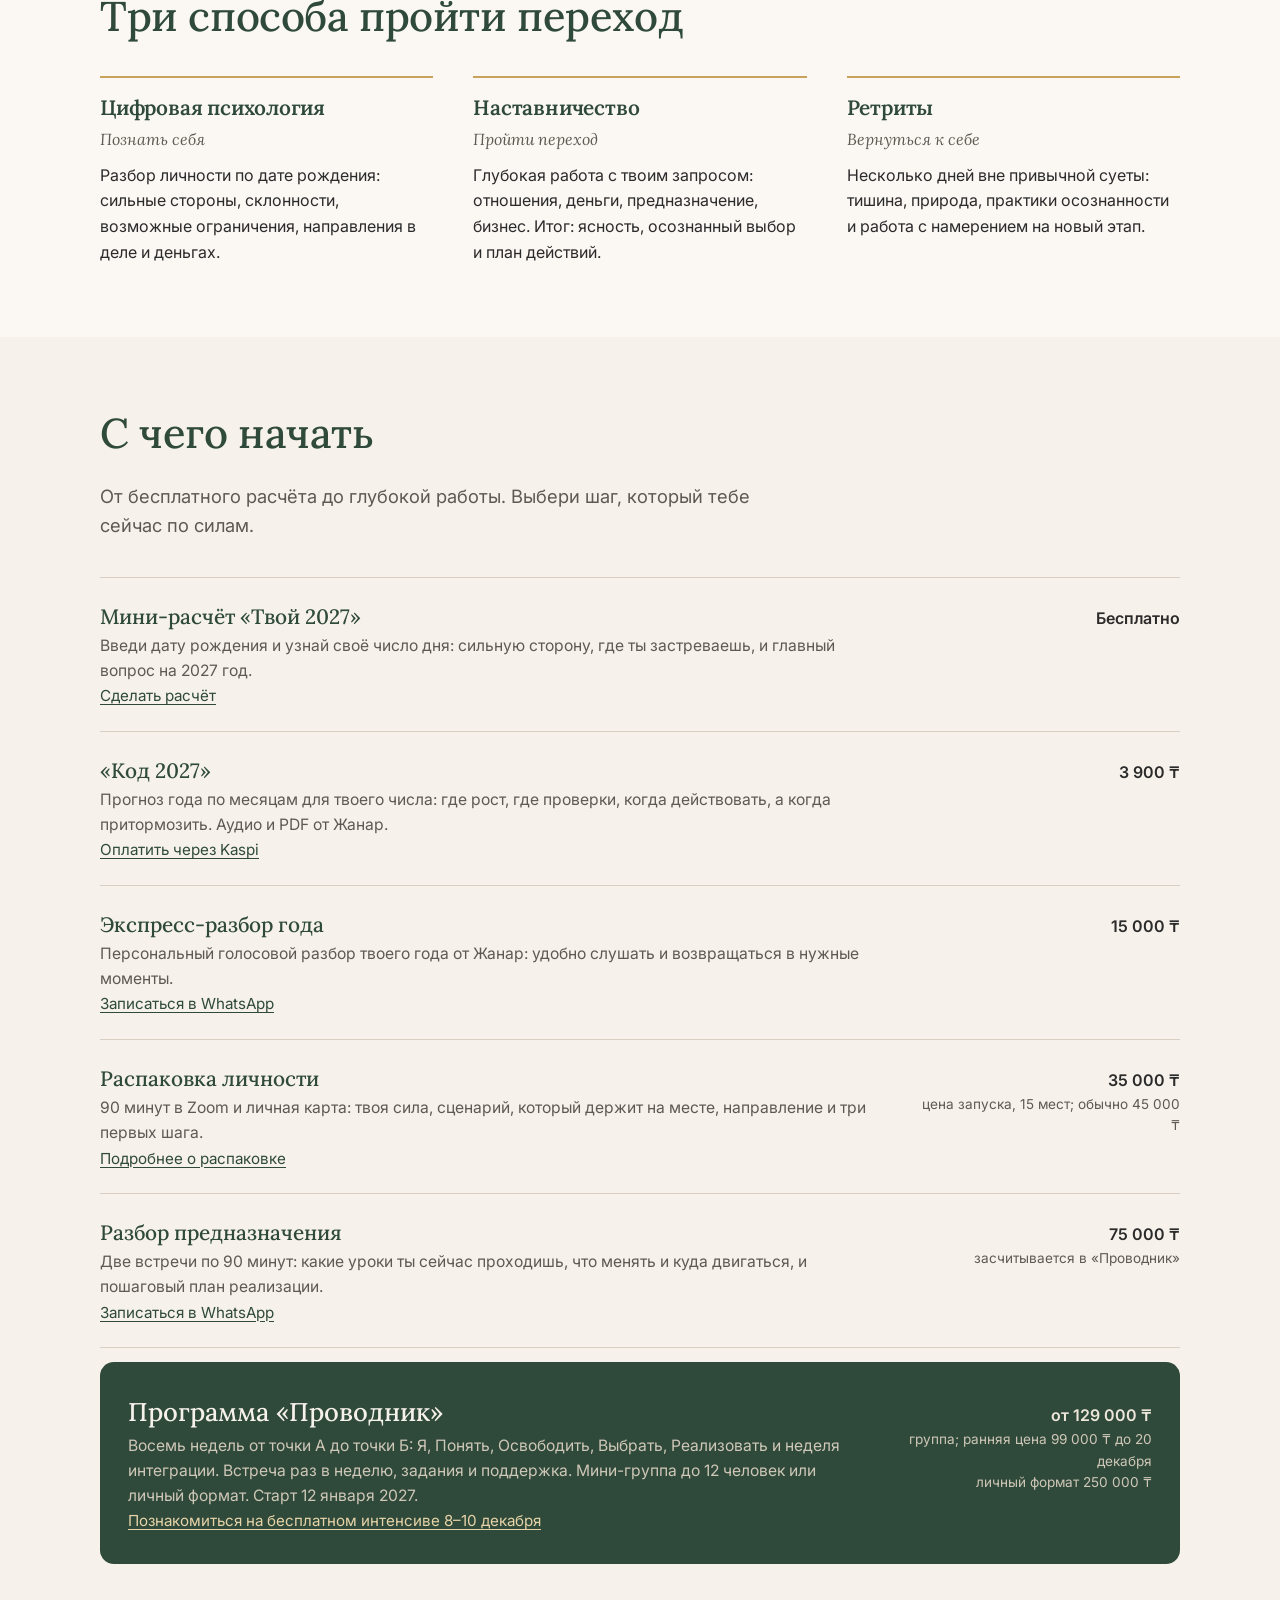
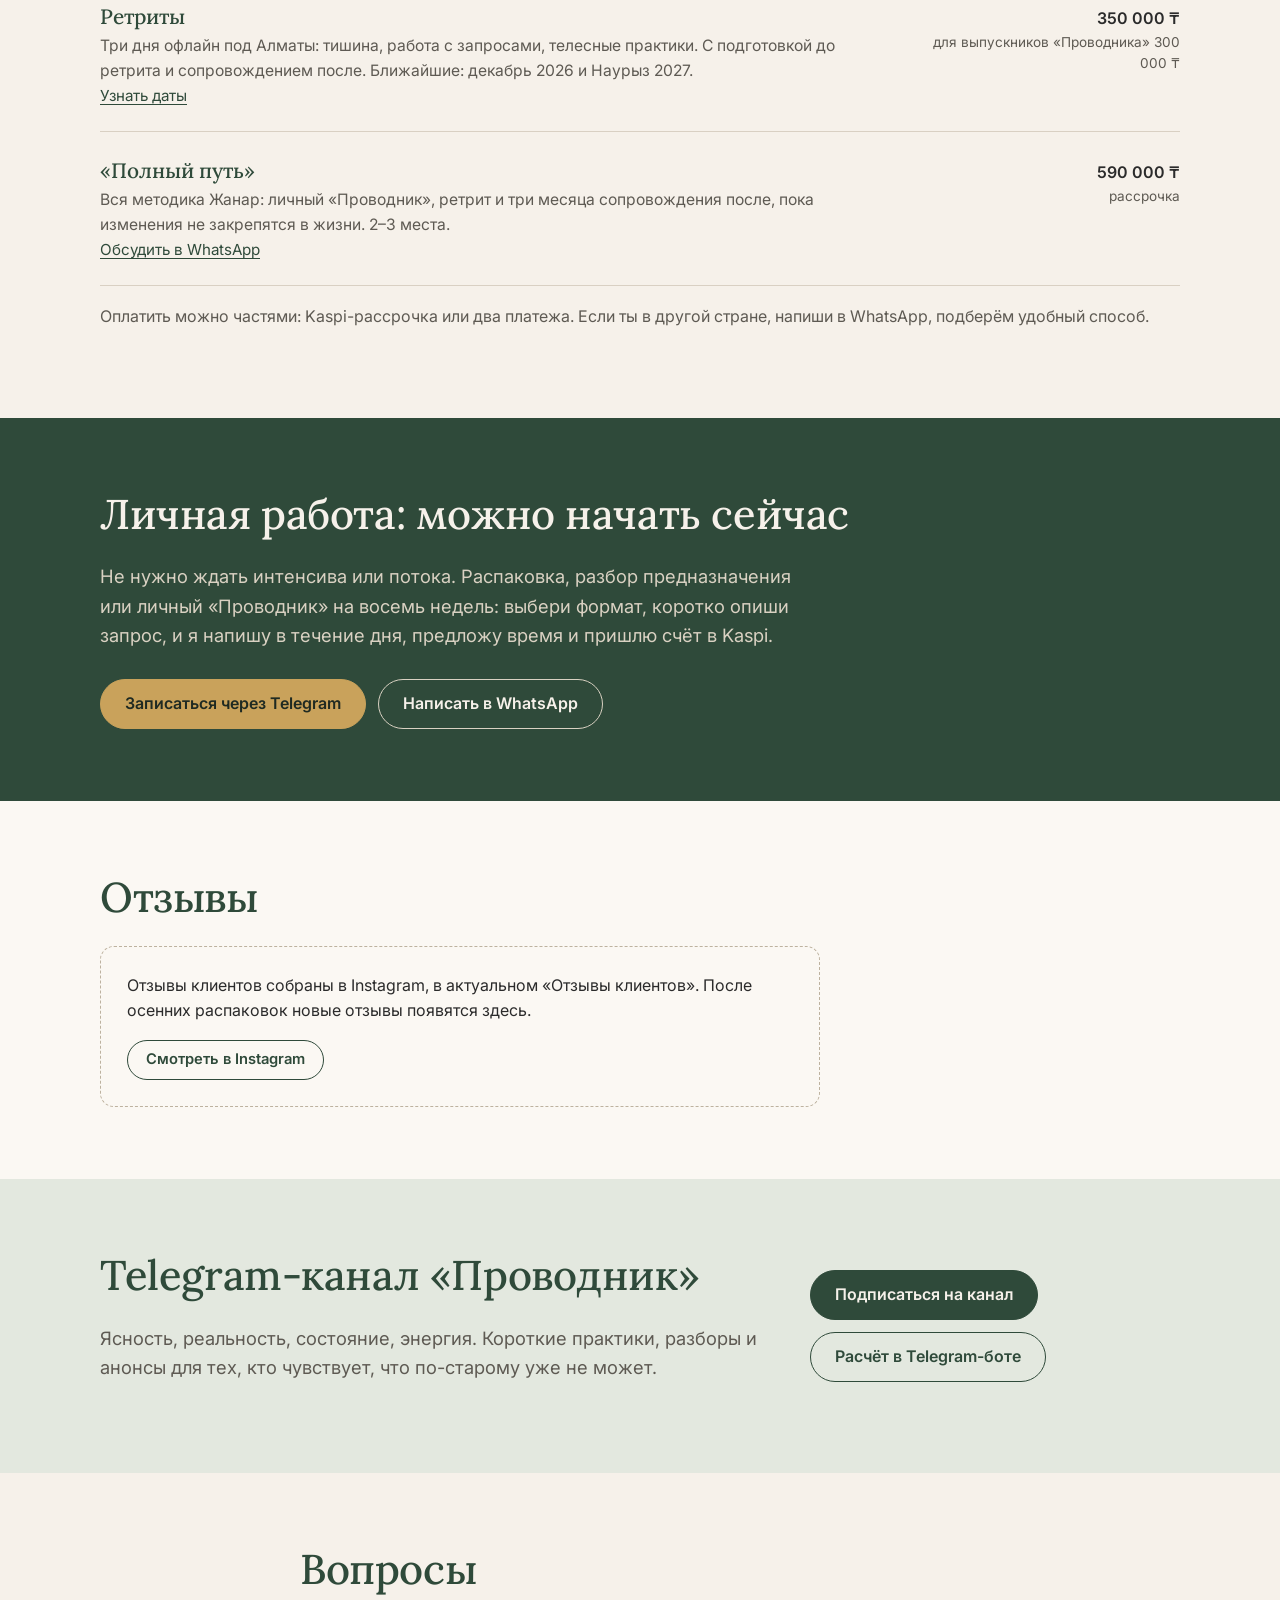
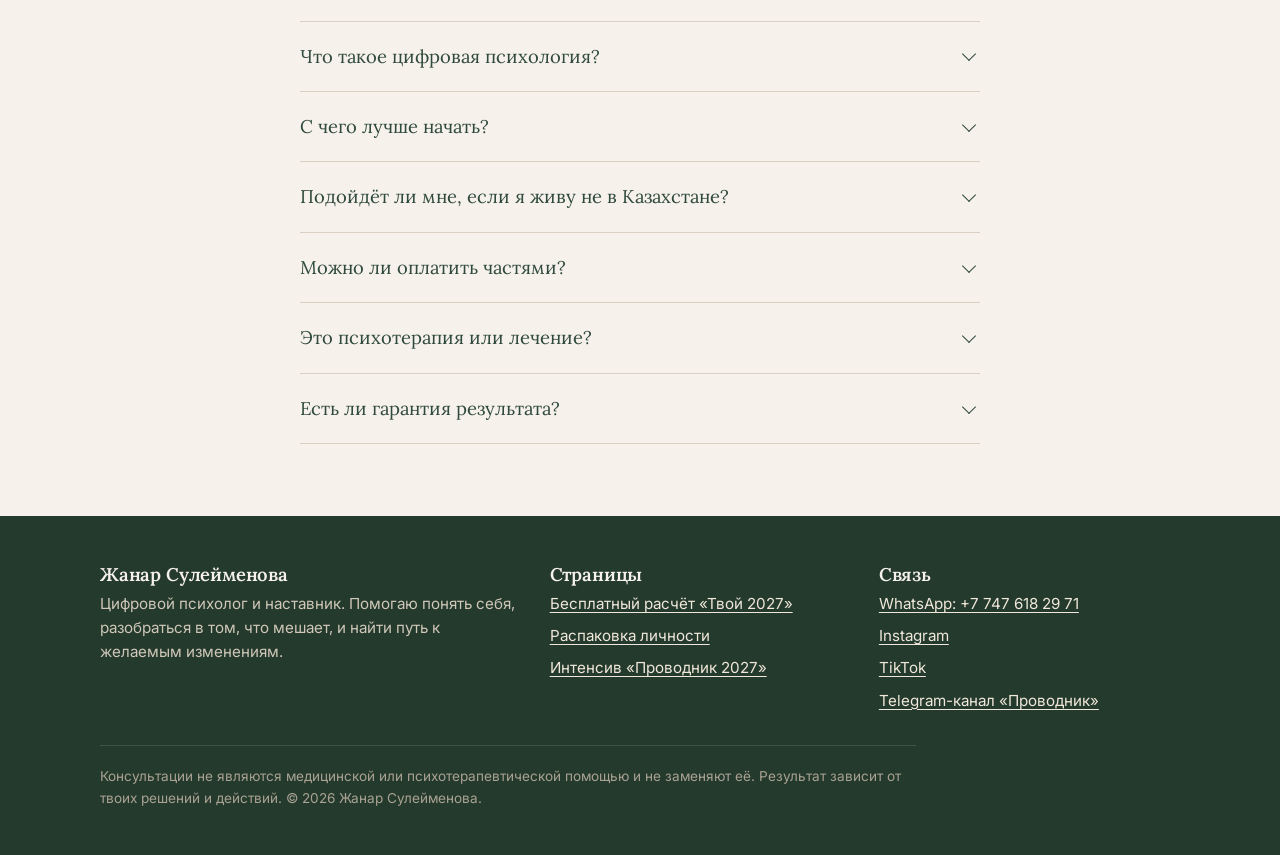
==== commit 324c3b35: "Главная: блок «Личная работа: можно начать сейчас» → бот ?start=lichno и WhatsApp Co-Authored-By: Cl" ====
--- a/index.html
+++ b/index.html
@@ -41,7 +41,7 @@
         <p class="hero-question">Мой главный вопрос к каждому, кто приходит: «И что я теперь выбираю?»</p>
         <div class="actions">
           <a class="btn btn--primary" href="kod-2027.html">Бесплатный расчёт по дате рождения</a>
-          <a class="btn btn--ghost" href="razpakovka.html">Записаться на распаковку</a>
+          <a class="btn btn--ghost" href="#lichno">Записаться на личную работу</a>
         </div>
       </div>
       <figure class="photo" data-label="Фото со съёмки 22.10: портрет Жанар">
@@ -218,6 +218,17 @@
     </div>
   </section>
 
+  <section class="section section--forest" id="lichno" aria-labelledby="lichno-title">
+    <div class="wrap">
+      <h2 id="lichno-title">Личная работа: можно начать сейчас</h2>
+      <p class="lead" style="color:#D9D1C2">Не нужно ждать интенсива или потока. Распаковка, разбор предназначения или личный «Проводник» на восемь недель: выбери формат, коротко опиши запрос, и я напишу в течение дня, предложу время и пришлю счёт в Kaspi.</p>
+      <div class="actions">
+        <a class="btn btn--gold" data-bot="lichno">Записаться через Telegram</a>
+        <a class="btn btn--primary" style="border-color:#D9D1C2" data-wa="Здравствуйте, Жанар! Хочу на личную работу. Мой номер Kaspi: ">Написать в WhatsApp</a>
+      </div>
+    </div>
+  </section>
+
   <!-- Команде: отзывы не выдумываем. После первых распаковок (со 2 ноября) вставить сюда реальные отзывы с письменного разрешения клиентов: текст, имя, фото или видео. -->
   <section class="section section--paper" aria-labelledby="reviews-title">
     <div class="wrap">
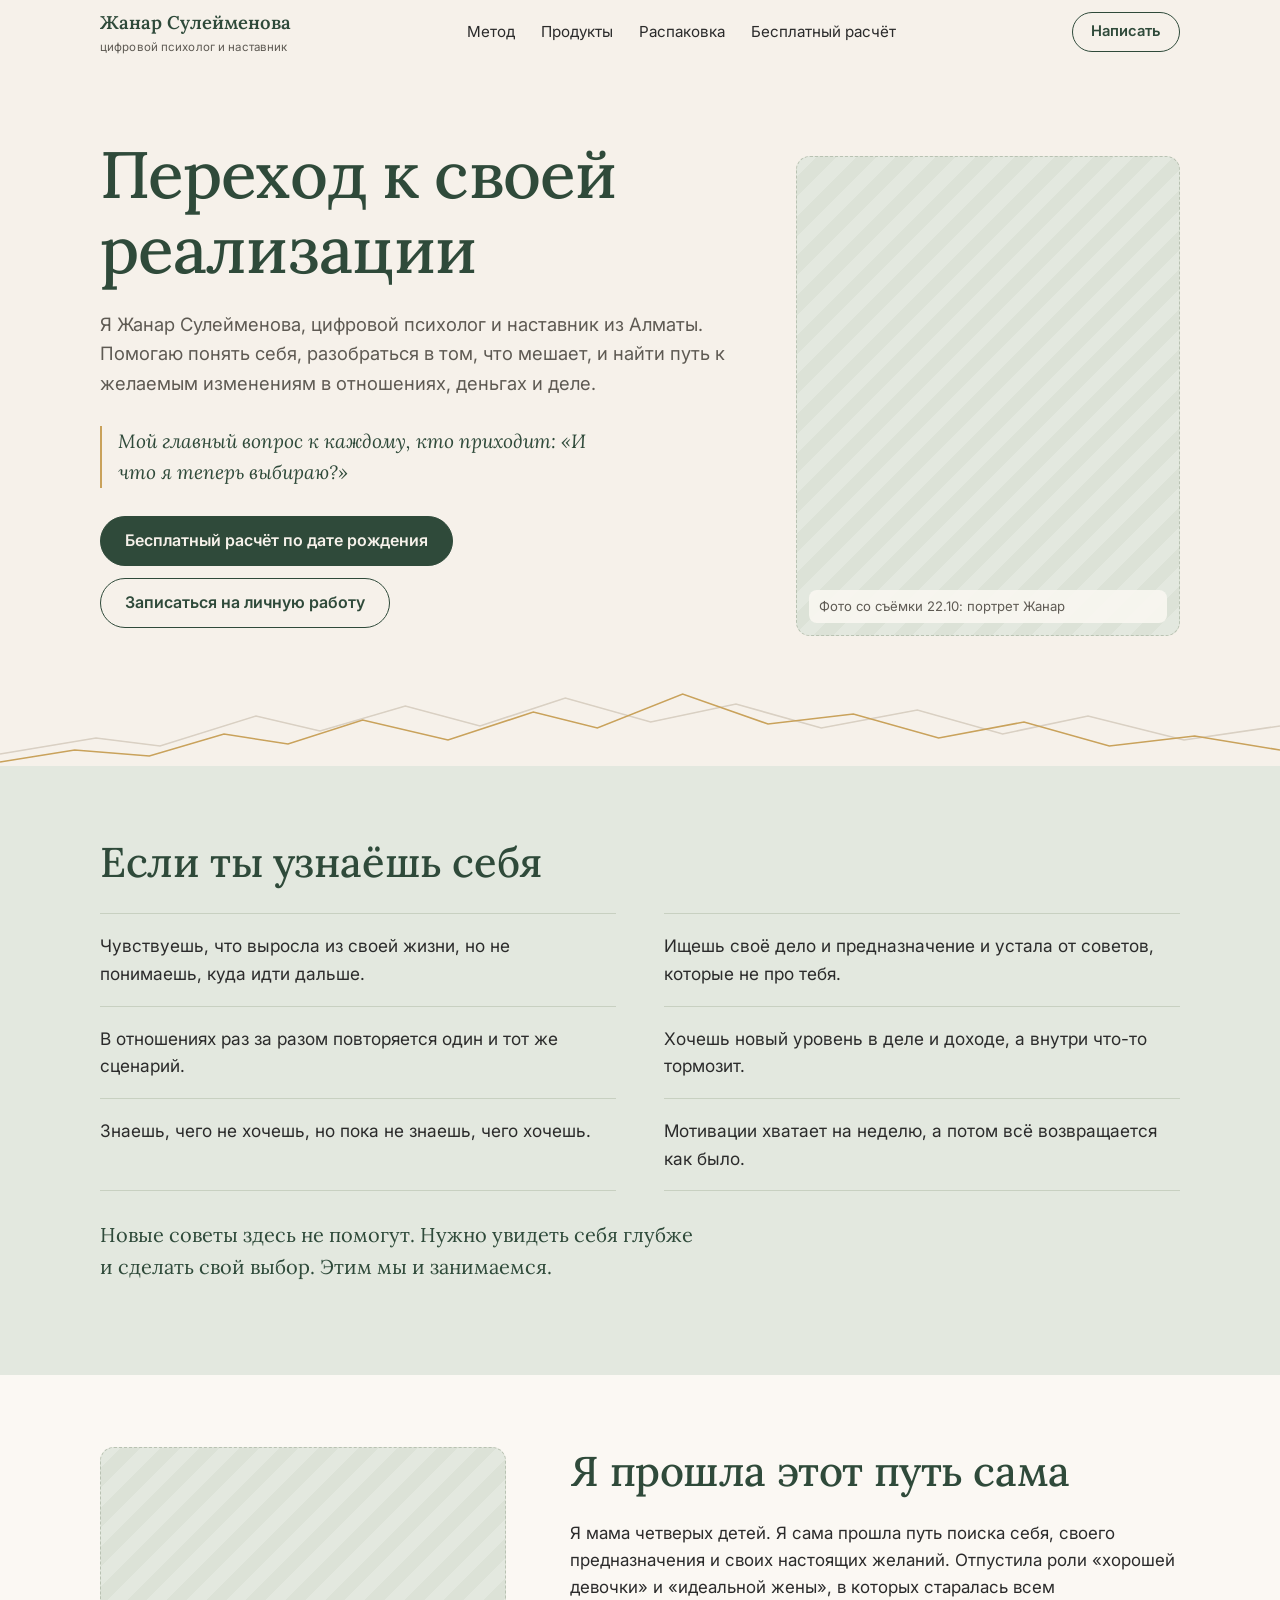
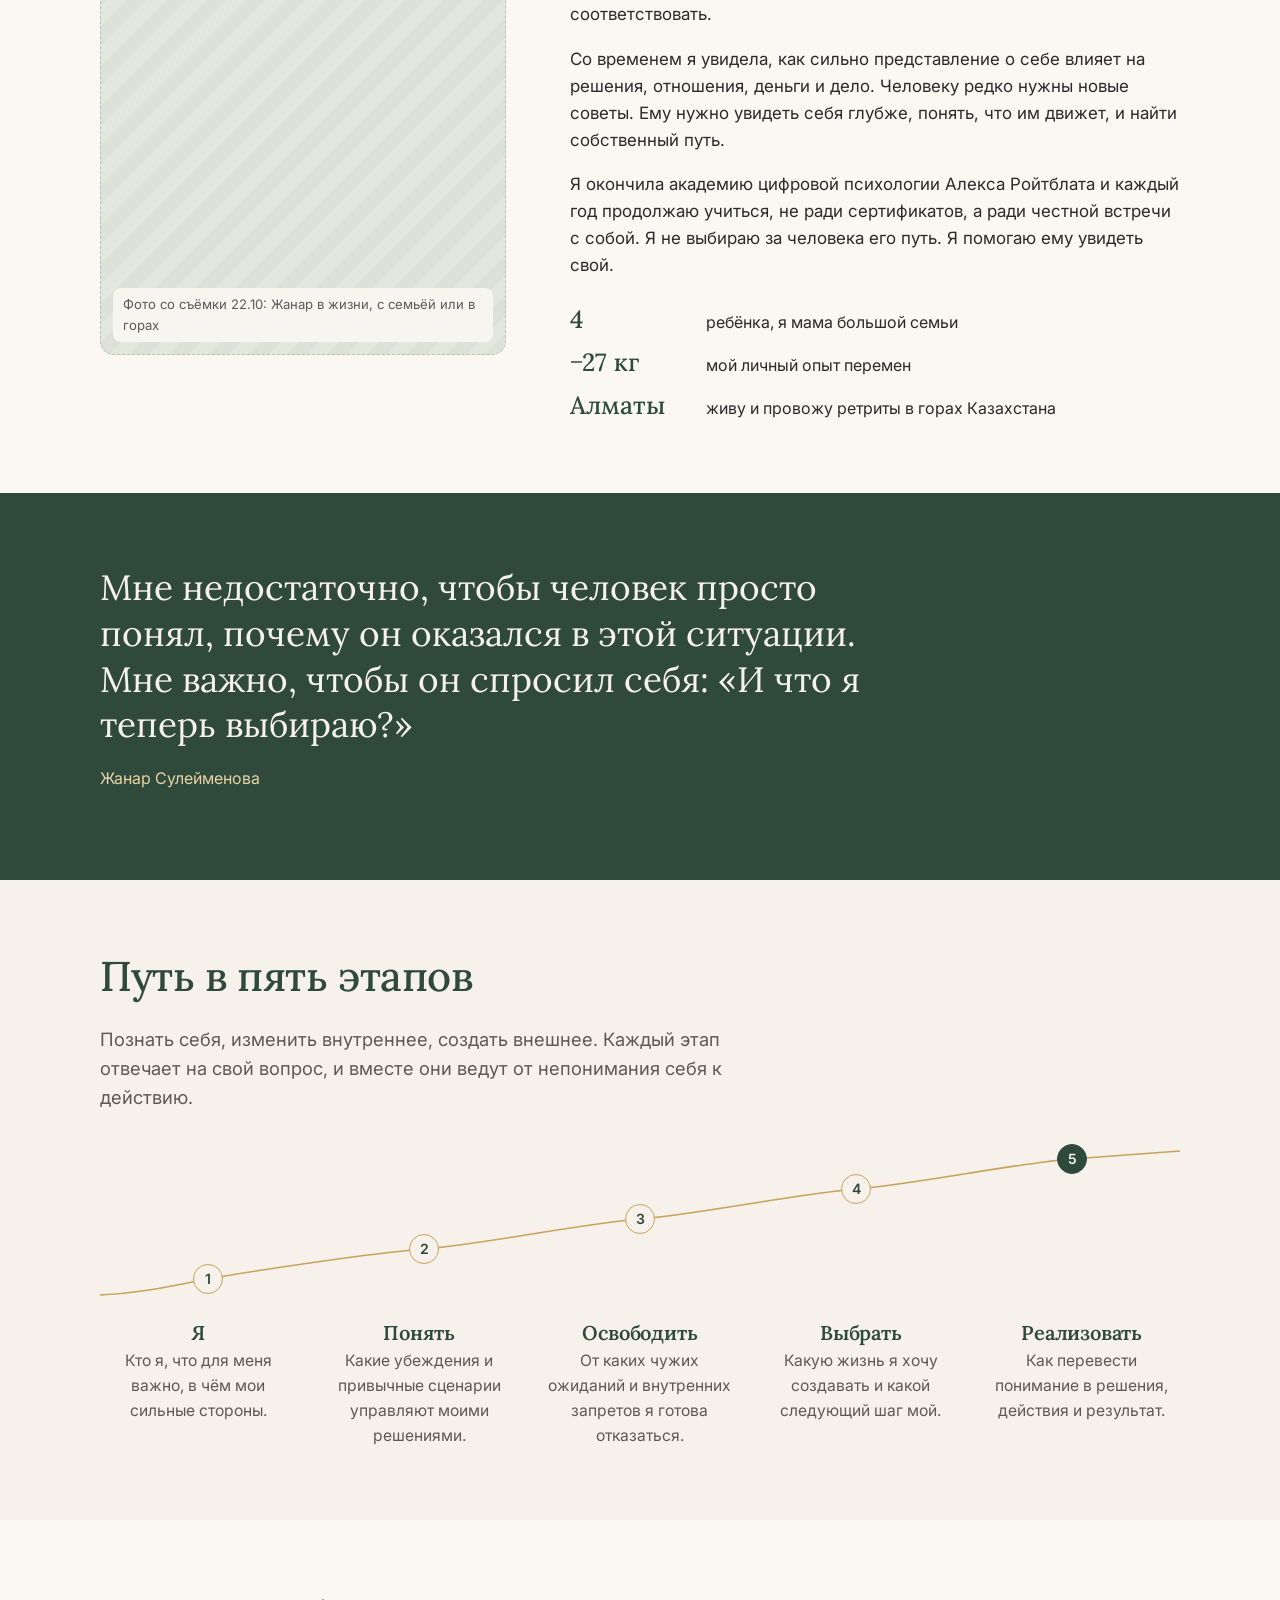
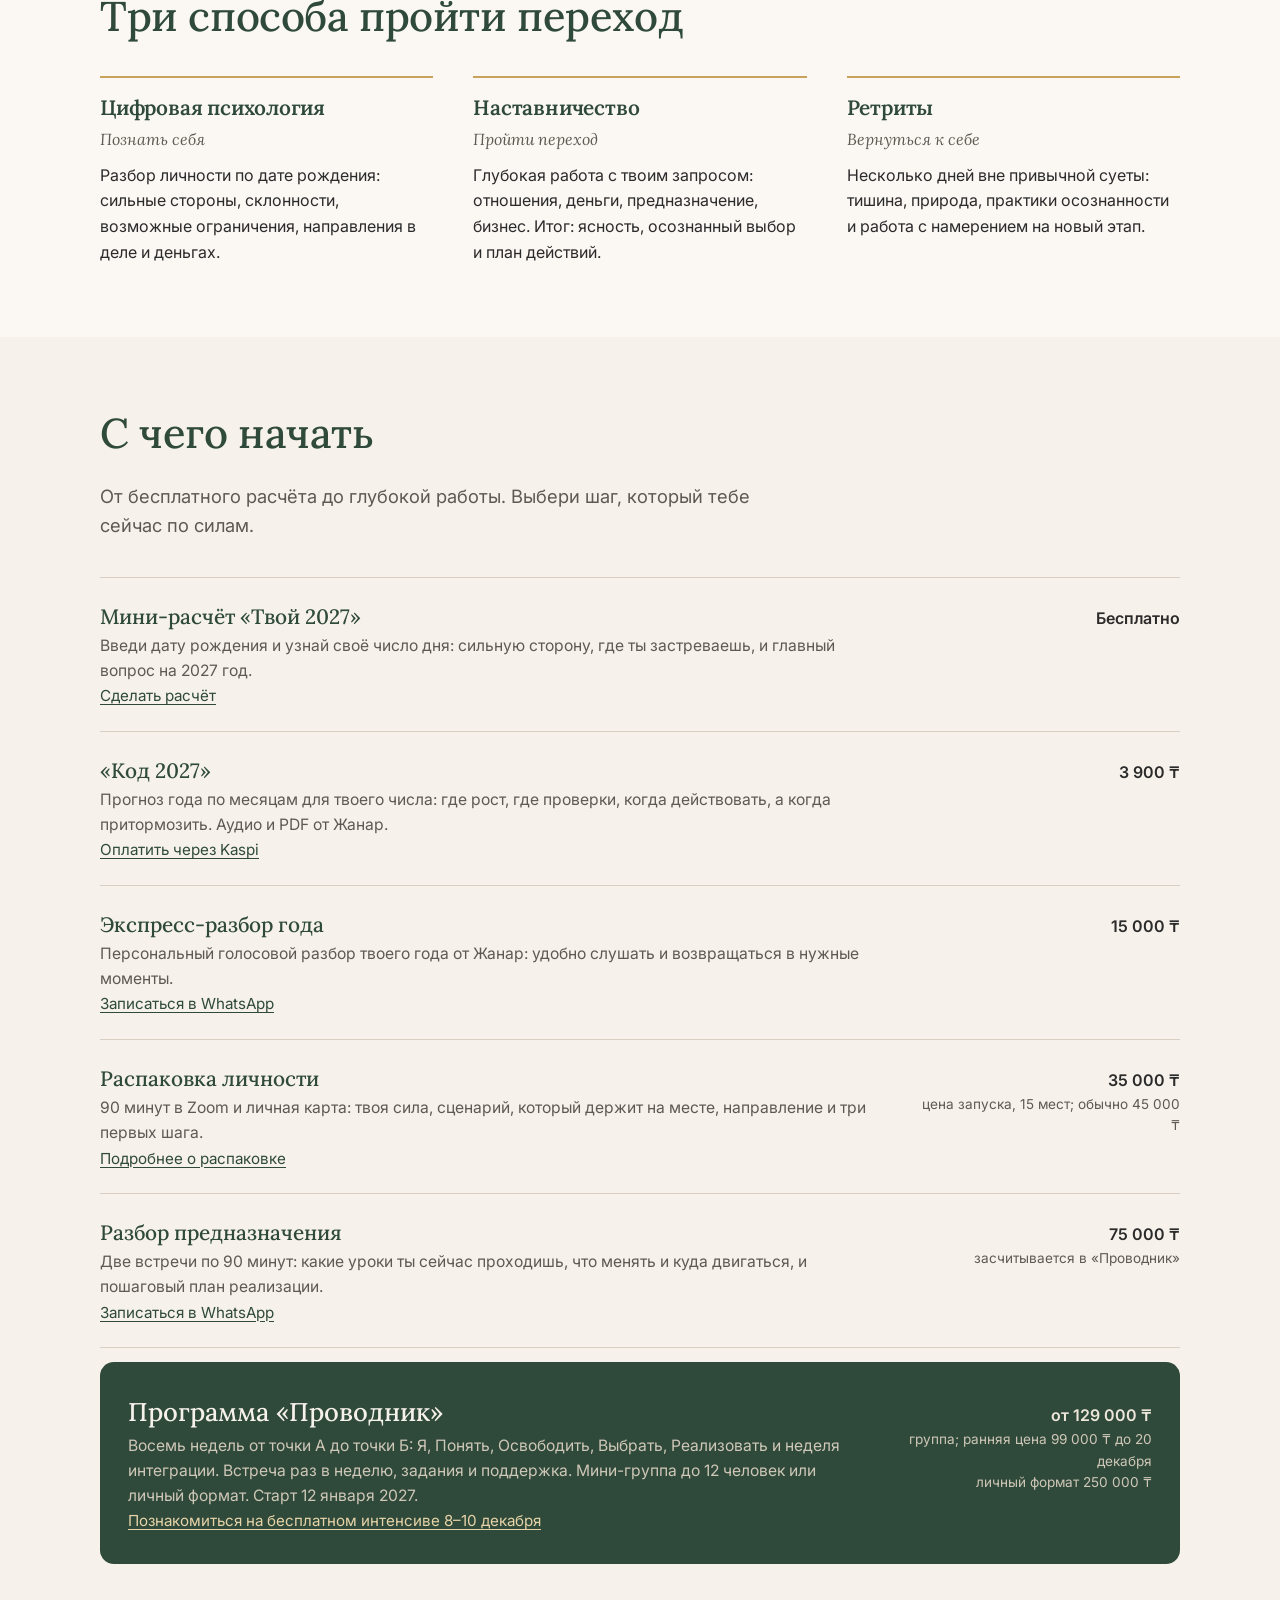
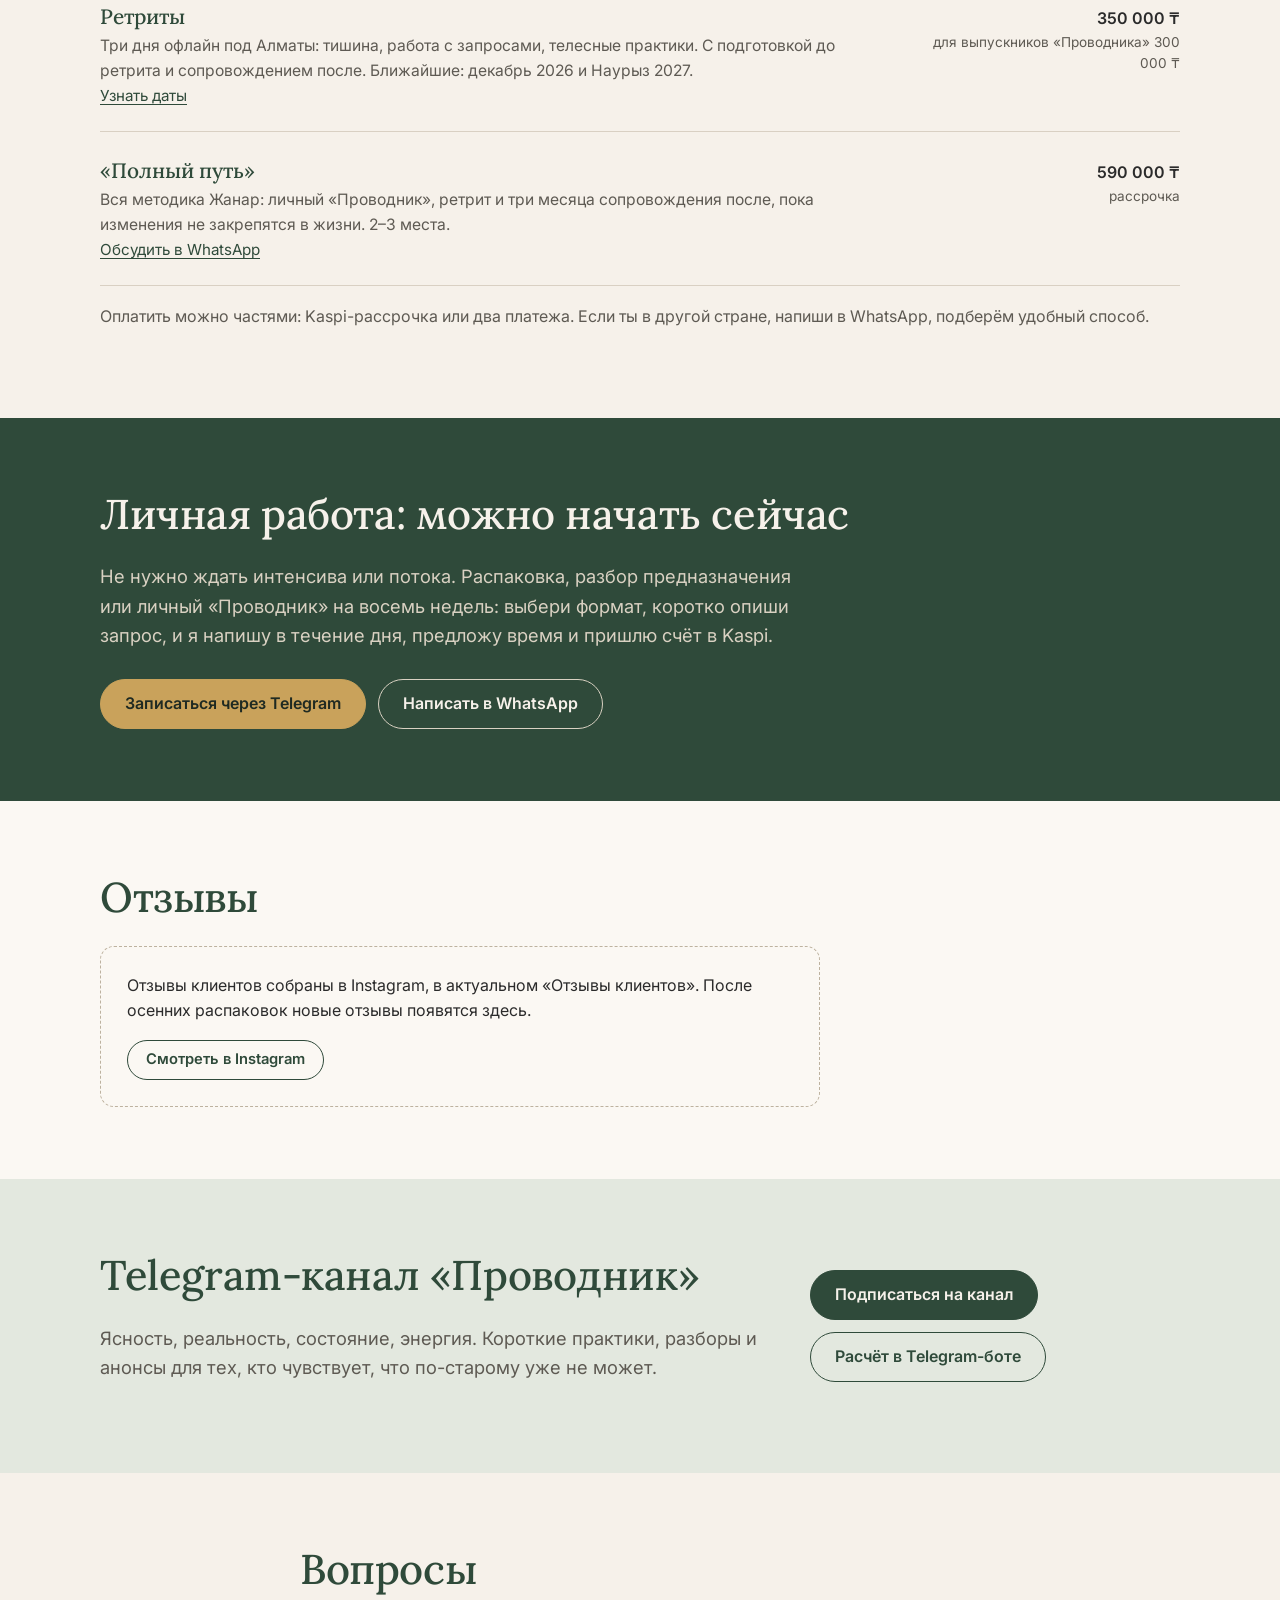
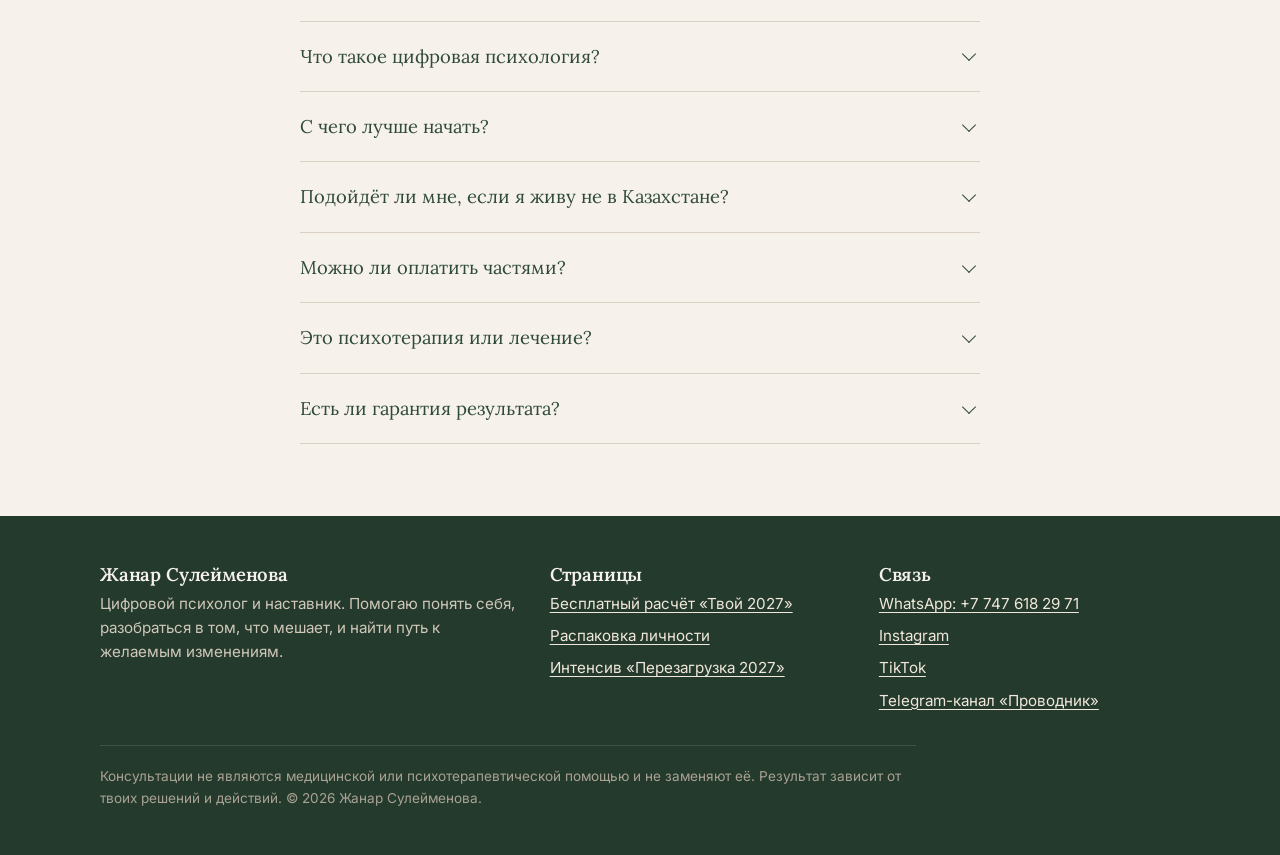
==== commit 66845901: "Интенсив «Проводник 2027» → «Перезагрузка 2027», как в аудио Жанар Программа «Проводник» и канал не " ====
--- a/index.html
+++ b/index.html
@@ -299,7 +299,7 @@
         <ul class="footer-links">
           <li><a href="kod-2027.html">Бесплатный расчёт «Твой 2027»</a></li>
           <li><a href="razpakovka.html">Распаковка личности</a></li>
-          <li><a href="intensiv.html">Интенсив «Проводник 2027»</a></li>
+          <li><a href="intensiv.html">Интенсив «Перезагрузка 2027»</a></li>
         </ul>
       </div>
       <div>
